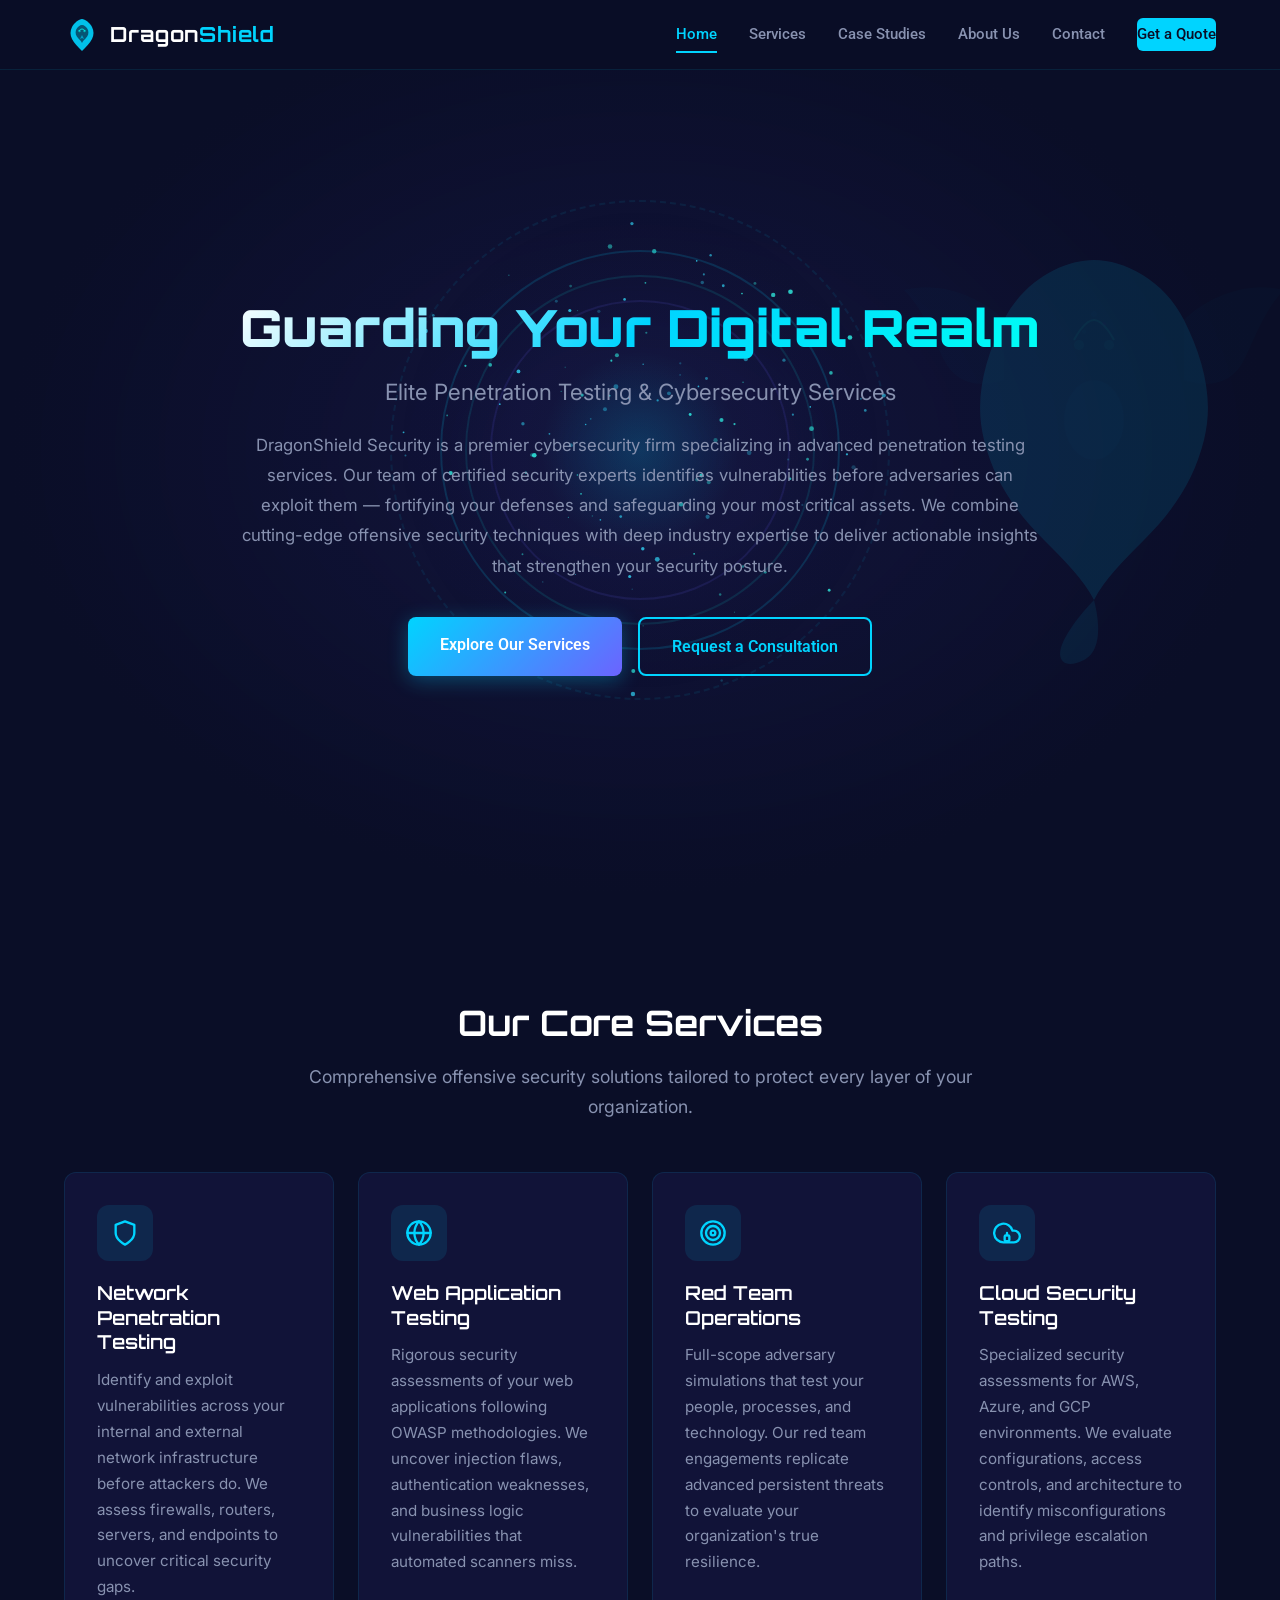
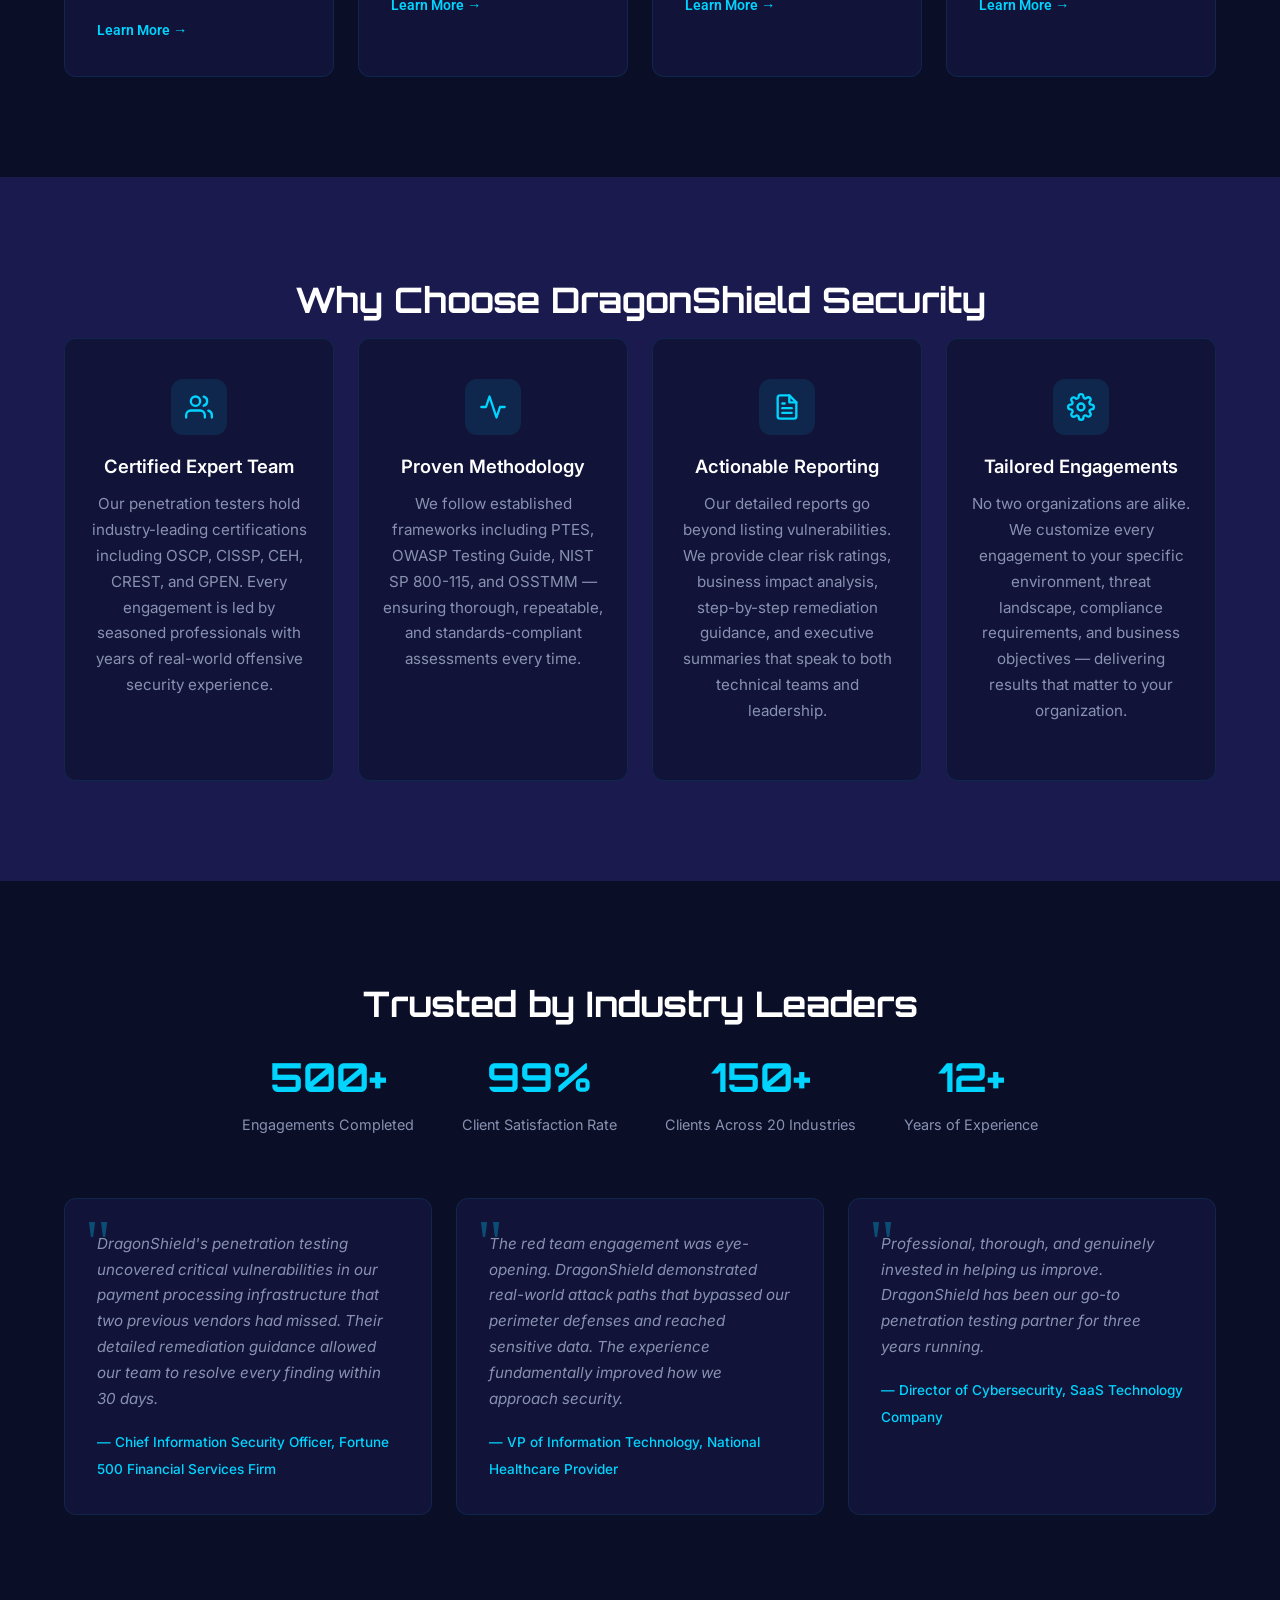
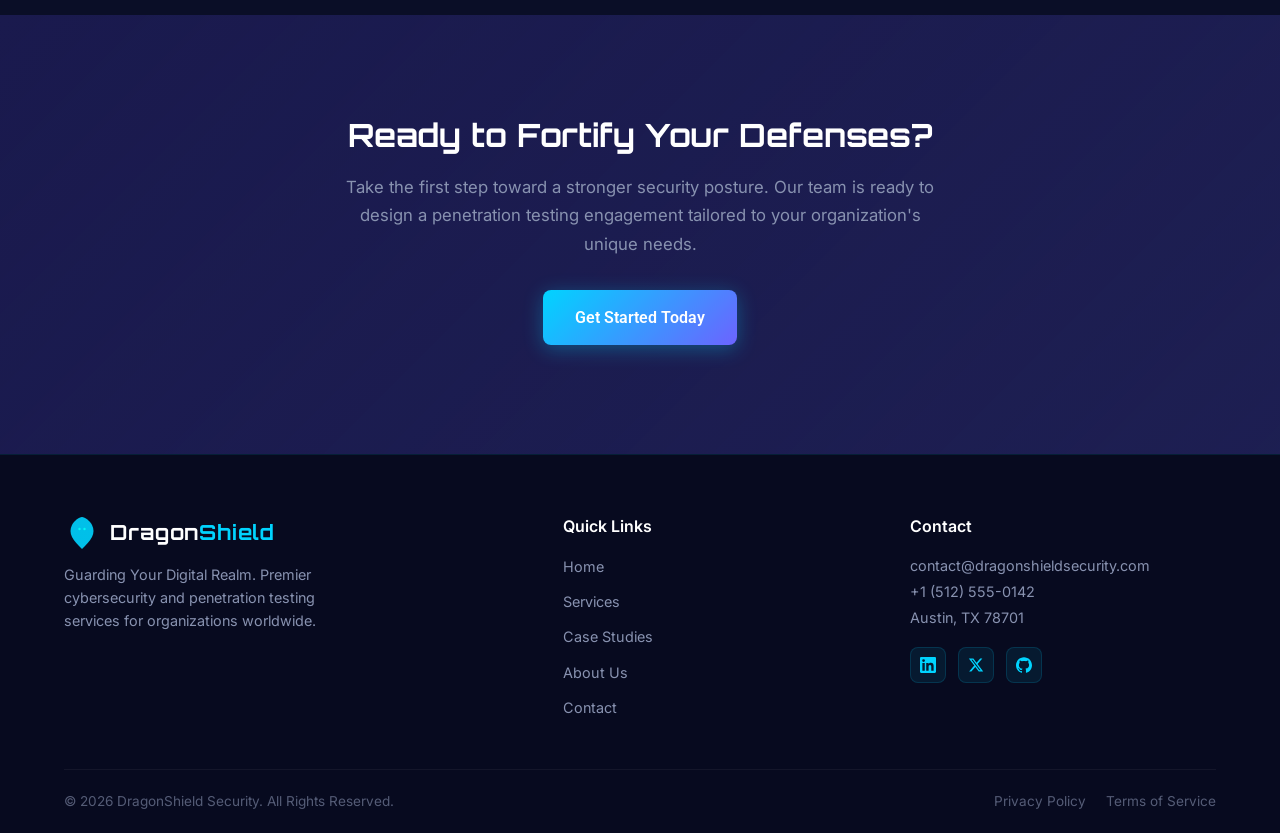
==== index.html @ 64852da9 "Initial commit - DragonShield Security website" ====
<!DOCTYPE html>
<html lang="en">
<head>
  <meta charset="UTF-8">
  <meta name="viewport" content="width=device-width, initial-scale=1.0">
  <title>DragonShield Security — Guarding Your Digital Realm</title>
  <link rel="preconnect" href="https://fonts.googleapis.com">
  <link
rel="preconnect"
href="https://fonts.gstatic.com"
crossorigin
>
  <link href="https://fonts.googleapis.com/css2?family=Orbitron:wght@400;500;700;900&family=Inter:wght@400;500;600;700&family=Roboto:wght@400;500;700&family=Roboto+Mono:wght@400;500&display=swap" rel="stylesheet">
  <link rel="stylesheet" href="css/styles.css">
</head>
<body>

  <!-- Starry Background -->
  <div class="stars-bg" aria-hidden="true"></div>

  <!-- Navigation -->
  <nav
class="navbar"
role="navigation"
aria-label="Main navigation"
>
    <div class="container">
      <a
href="index.html"
class="nav-brand"
aria-label="DragonShield Security Home"
>
        <svg
viewBox="0 0 36 36"
fill="none"
xmlns="http://www.w3.org/2000/svg"
aria-hidden="true"
>
          <path
d="M18 2C15 2 10 6 8 10C6 14 6 18 8 22C10 26 14 30 18 34C22 30 26 26 28 22C30 18 30 14 28 10C26 6 21 2 18 2Z"
fill="url(#dragon-grad)"
opacity="0.9"
/>
          <path
d="M18 8C16 8 13 10 12 13C11 16 12 19 14 21C15.5 22.5 17 24 18 26C19 24 20.5 22.5 22 21C24 19 25 16 24 13C23 10 20 8 18 8Z"
fill="#0a0e27"
opacity="0.6"
/>
          <path
d="M15 14C15 14 16 12 18 12C20 12 21 14 21 14"
stroke="#00fff5"
stroke-width="1"
fill="none"
opacity="0.8"
/>
          <circle
cx="15.5"
cy="14"
r="1.2"
fill="#00fff5"
opacity="0.9"
>
            <animate
attributeName="opacity"
values="0.9;0.4;0.9"
dur="3s"
repeatCount="indefinite"
/>
          </circle>
          <circle
cx="20.5"
cy="14"
r="1.2"
fill="#00fff5"
opacity="0.9"
>
            <animate
attributeName="opacity"
values="0.9;0.4;0.9"
dur="3s"
repeatCount="indefinite"
/>
          </circle>
          <path
d="M18 18L16 22L18 21L20 22L18 18Z"
fill="#00d4ff"
opacity="0.6"
/>
          <defs>
            <linearGradient
id="dragon-grad"
x1="8"
y1="2"
x2="28"
y2="34"
>
              <stop offset="0%" stop-color="#00d4ff"/>
              <stop offset="100%" stop-color="#6c63ff"/>
            </linearGradient>
          </defs>
        </svg>
        <span class="nav-brand-text">Dragon<span>Shield</span></span>
      </a>
      <div class="nav-links">
        <a href="index.html" class="active">Home</a>
        <a href="services.html">Services</a>
        <a href="case-studies.html">Case Studies</a>
        <a href="about.html">About Us</a>
        <a href="contact.html">Contact</a>
        <a href="contact.html" class="nav-cta">Get a Quote</a>
      </div>
      <button
class="hamburger"
aria-label="Toggle navigation menu"
aria-expanded="false"
>
        <span></span>
        <span></span>
        <span></span>
      </button>
    </div>
  </nav>

  <!-- Mobile Menu -->
  <div class="mobile-overlay" aria-hidden="true"></div>
  <div
class="mobile-menu"
role="navigation"
aria-label="Mobile navigation"
>
    <a href="index.html" class="active">Home</a>
    <a href="services.html">Services</a>
    <a href="case-studies.html">Case Studies</a>
    <a href="about.html">About Us</a>
    <a href="contact.html">Contact</a>
    <a
href="contact.html"
class="nav-cta"
style="text-align:center;margin-top:12px;"
>Get a Quote</a>
  </div>

  <main>
    <!-- Hero Section -->
    <section class="hero">
      <canvas id="portal-canvas" aria-hidden="true"></canvas>

      <!-- Portal Rings -->
      <div class="portal-ring" aria-hidden="true">
        <div class="portal-ring-inner portal-ring-1"></div>
        <div class="portal-ring-inner portal-ring-2"></div>
        <div class="portal-ring-inner portal-ring-3"></div>
        <div class="portal-ring-inner portal-ring-4"></div>
      </div>
      <div class="portal-glow" aria-hidden="true"></div>

      <!-- Dragon SVG (decorative, right side) -->
      <div class="hero-dragon" aria-hidden="true">
        <svg
viewBox="0 0 500 500"
fill="none"
xmlns="http://www.w3.org/2000/svg"
>
          <!-- Dragon body -->
          <path
d="M250 60C220 60 180 80 160 120C140 160 130 200 140 240C150 280 170 310 200 340C220 360 240 380 250 400C260 380 280 360 300 340C330 310 350 280 360 240C370 200 360 160 340 120C320 80 280 60 250 60Z"
fill="url(#hero-dragon-body)"
opacity="0.7"
/>
          <!-- Dragon wings left -->
          <path
d="M160 120C140 100 100 80 60 90C80 110 90 140 100 160C110 180 130 190 160 180"
fill="url(#hero-dragon-wing)"
opacity="0.4"
/>
          <!-- Dragon wings right -->
          <path
d="M340 120C360 100 400 80 440 90C420 110 410 140 400 160C390 180 370 190 340 180"
fill="url(#hero-dragon-wing)"
opacity="0.4"
/>
          <!-- Dragon head detail -->
          <path
d="M230 140C230 140 240 120 250 120C260 120 270 140 270 140"
stroke="#00fff5"
stroke-width="2"
fill="none"
opacity="0.6"
/>
          <!-- Dragon eyes -->
          <circle
cx="235"
cy="145"
r="6"
fill="#00fff5"
opacity="0.8"
>
            <animate
attributeName="opacity"
values="0.8;0.3;0.8"
dur="4s"
repeatCount="indefinite"
/>
            <animate
attributeName="r"
values="6;5;6"
dur="4s"
repeatCount="indefinite"
/>
          </circle>
          <circle
cx="265"
cy="145"
r="6"
fill="#00fff5"
opacity="0.8"
>
            <animate
attributeName="opacity"
values="0.8;0.3;0.8"
dur="4s"
repeatCount="indefinite"
/>
            <animate
attributeName="r"
values="6;5;6"
dur="4s"
repeatCount="indefinite"
/>
          </circle>
          <!-- Dragon chest glow -->
          <ellipse
cx="250"
cy="220"
rx="30"
ry="40"
fill="#00d4ff"
opacity="0.15"
>
            <animate
attributeName="opacity"
values="0.15;0.25;0.15"
dur="3s"
repeatCount="indefinite"
/>
          </ellipse>
          <!-- Dragon breath particles -->
          <circle
cx="250"
cy="170"
r="3"
fill="#00d4ff"
opacity="0.4"
>
            <animate
attributeName="cy"
values="170;100;60"
dur="5s"
repeatCount="indefinite"
/>
            <animate
attributeName="opacity"
values="0.4;0.1;0"
dur="5s"
repeatCount="indefinite"
/>
          </circle>
          <circle
cx="240"
cy="175"
r="2"
fill="#00fff5"
opacity="0.3"
>
            <animate
attributeName="cy"
values="175;110;70"
dur="6s"
repeatCount="indefinite"
/>
            <animate
attributeName="opacity"
values="0.3;0.1;0"
dur="6s"
repeatCount="indefinite"
/>
          </circle>
          <circle
cx="260"
cy="175"
r="2"
fill="#6c63ff"
opacity="0.3"
>
            <animate
attributeName="cy"
values="175;105;65"
dur="5.5s"
repeatCount="indefinite"
/>
            <animate
attributeName="opacity"
values="0.3;0.1;0"
dur="5.5s"
repeatCount="indefinite"
/>
          </circle>
          <!-- Tail -->
          <path
d="M250 400C250 400 230 420 220 440C210 460 220 470 240 460C250 455 260 440 250 400Z"
fill="url(#hero-dragon-body)"
opacity="0.5"
/>
          <defs>
            <linearGradient
id="hero-dragon-body"
x1="140"
y1="60"
x2="360"
y2="400"
>
              <stop offset="0%" stop-color="#00d4ff"/>
              <stop offset="50%" stop-color="#6c63ff"/>
              <stop offset="100%" stop-color="#00d4ff"/>
            </linearGradient>
            <linearGradient
id="hero-dragon-wing"
x1="60"
y1="80"
x2="160"
y2="190"
>
              <stop
offset="0%"
stop-color="#00d4ff"
stop-opacity="0.3"
/>
              <stop
offset="100%"
stop-color="#6c63ff"
stop-opacity="0.1"
/>
            </linearGradient>
          </defs>
        </svg>
      </div>

      <div class="hero-content">
        <h1>Guarding Your Digital Realm</h1>
        <h2>Elite Penetration Testing &amp; Cybersecurity Services</h2>
        <p>DragonShield Security is a premier cybersecurity firm specializing in advanced penetration testing services. Our team of certified security experts identifies vulnerabilities before adversaries can exploit them — fortifying your defenses and safeguarding your most critical assets. We combine cutting-edge offensive security techniques with deep industry expertise to deliver actionable insights that strengthen your security posture.</p>
        <div class="hero-buttons">
          <a href="services.html" class="btn btn-primary btn-glow">Explore Our Services</a>
          <a href="contact.html" class="btn btn-outline">Request a Consultation</a>
        </div>
      </div>
    </section>

    <!-- Services Overview Section -->
    <section class="section-padding" id="services-overview">
      <div class="container">
        <div class="text-center fade-in">
          <h2 class="section-heading">Our Core Services</h2>
          <p class="section-subtext">Comprehensive offensive security solutions tailored to protect every layer of your organization.</p>
        </div>
        <div class="grid-4 fade-in">
          <!-- Card 1 -->
          <div class="card">
            <div class="card-icon">
              <svg
viewBox="0 0 24 24"
fill="none"
stroke="currentColor"
stroke-width="2"
stroke-linecap="round"
stroke-linejoin="round"
>
<path d="M12 22s8-4 8-10V5l-8-3-8 3v7c0 6 8 10 8 10z"/>
</svg>
            </div>
            <h3>Network Penetration Testing</h3>
            <p>Identify and exploit vulnerabilities across your internal and external network infrastructure before attackers do. We assess firewalls, routers, servers, and endpoints to uncover critical security gaps.</p>
            <a href="services.html#network-pentesting" class="card-link">Learn More →</a>
          </div>
          <!-- Card 2 -->
          <div class="card">
            <div class="card-icon">
              <svg
viewBox="0 0 24 24"
fill="none"
stroke="currentColor"
stroke-width="2"
stroke-linecap="round"
stroke-linejoin="round"
>
<circle
cx="12"
cy="12"
r="10"
/>
<line
x1="2"
y1="12"
x2="22"
y2="12"
/>
<path d="M12 2a15.3 15.3 0 0 1 4 10 15.3 15.3 0 0 1-4 10 15.3 15.3 0 0 1-4-10 15.3 15.3 0 0 1 4-10z"/>
</svg>
            </div>
            <h3>Web Application Testing</h3>
            <p>Rigorous security assessments of your web applications following OWASP methodologies. We uncover injection flaws, authentication weaknesses, and business logic vulnerabilities that automated scanners miss.</p>
            <a href="services.html#web-app-testing" class="card-link">Learn More →</a>
          </div>
          <!-- Card 3 -->
          <div class="card">
            <div class="card-icon">
              <svg
viewBox="0 0 24 24"
fill="none"
stroke="currentColor"
stroke-width="2"
stroke-linecap="round"
stroke-linejoin="round"
>
<circle
cx="12"
cy="12"
r="10"
/>
<circle
cx="12"
cy="12"
r="6"
/>
<circle
cx="12"
cy="12"
r="2"
/>
</svg>
            </div>
            <h3>Red Team Operations</h3>
            <p>Full-scope adversary simulations that test your people, processes, and technology. Our red team engagements replicate advanced persistent threats to evaluate your organization's true resilience.</p>
            <a href="services.html#red-teaming" class="card-link">Learn More →</a>
          </div>
          <!-- Card 4 -->
          <div class="card">
            <div class="card-icon">
              <svg
viewBox="0 0 24 24"
fill="none"
stroke="currentColor"
stroke-width="2"
stroke-linecap="round"
stroke-linejoin="round"
>
<path d="M18 10h-1.26A8 8 0 1 0 9 20h9a5 5 0 0 0 0-10z"/>
<rect
x="10"
y="14"
width="4"
height="5"
rx="1"
/>
<path d="M12 14v-2"/>
</svg>
            </div>
            <h3>Cloud Security Testing</h3>
            <p>Specialized security assessments for AWS, Azure, and GCP environments. We evaluate configurations, access controls, and architecture to identify misconfigurations and privilege escalation paths.</p>
            <a href="services.html#cloud-security" class="card-link">Learn More →</a>
          </div>
        </div>
      </div>
    </section>

    <!-- Why Choose Us Section -->
    <section class="section-padding why-section">
      <div class="container">
        <div class="text-center fade-in">
          <h2 class="section-heading">Why Choose DragonShield Security</h2>
        </div>
        <div class="grid-4 fade-in">
          <div class="card why-card">
            <div class="card-icon">
              <svg
viewBox="0 0 24 24"
fill="none"
stroke="currentColor"
stroke-width="2"
stroke-linecap="round"
stroke-linejoin="round"
>
<path d="M17 21v-2a4 4 0 0 0-4-4H5a4 4 0 0 0-4 4v2"/>
<circle
cx="9"
cy="7"
r="4"
/>
<path d="M23 21v-2a4 4 0 0 0-3-3.87"/>
<path d="M16 3.13a4 4 0 0 1 0 7.75"/>
</svg>
            </div>
            <h3>Certified Expert Team</h3>
            <p>Our penetration testers hold industry-leading certifications including OSCP, CISSP, CEH, CREST, and GPEN. Every engagement is led by seasoned professionals with years of real-world offensive security experience.</p>
          </div>
          <div class="card why-card">
            <div class="card-icon">
              <svg
viewBox="0 0 24 24"
fill="none"
stroke="currentColor"
stroke-width="2"
stroke-linecap="round"
stroke-linejoin="round"
>
<polyline points="22 12 18 12 15 21 9 3 6 12 2 12"/>
</svg>
            </div>
            <h3>Proven Methodology</h3>
            <p>We follow established frameworks including PTES, OWASP Testing Guide, NIST SP 800-115, and OSSTMM — ensuring thorough, repeatable, and standards-compliant assessments every time.</p>
          </div>
          <div class="card why-card">
            <div class="card-icon">
              <svg
viewBox="0 0 24 24"
fill="none"
stroke="currentColor"
stroke-width="2"
stroke-linecap="round"
stroke-linejoin="round"
>
<path d="M14 2H6a2 2 0 0 0-2 2v16a2 2 0 0 0 2 2h12a2 2 0 0 0 2-2V8z"/>
<polyline points="14 2 14 8 20 8"/>
<line
x1="16"
y1="13"
x2="8"
y2="13"
/>
<line
x1="16"
y1="17"
x2="8"
y2="17"
/>
<polyline points="10 9 9 9 8 9"/>
</svg>
            </div>
            <h3>Actionable Reporting</h3>
            <p>Our detailed reports go beyond listing vulnerabilities. We provide clear risk ratings, business impact analysis, step-by-step remediation guidance, and executive summaries that speak to both technical teams and leadership.</p>
          </div>
          <div class="card why-card">
            <div class="card-icon">
              <svg
viewBox="0 0 24 24"
fill="none"
stroke="currentColor"
stroke-width="2"
stroke-linecap="round"
stroke-linejoin="round"
>
<circle
cx="12"
cy="12"
r="3"
/>
<path d="M19.4 15a1.65 1.65 0 0 0 .33 1.82l.06.06a2 2 0 0 1 0 2.83 2 2 0 0 1-2.83 0l-.06-.06a1.65 1.65 0 0 0-1.82-.33 1.65 1.65 0 0 0-1 1.51V21a2 2 0 0 1-2 2 2 2 0 0 1-2-2v-.09A1.65 1.65 0 0 0 9 19.4a1.65 1.65 0 0 0-1.82.33l-.06.06a2 2 0 0 1-2.83 0 2 2 0 0 1 0-2.83l.06-.06A1.65 1.65 0 0 0 4.68 15a1.65 1.65 0 0 0-1.51-1H3a2 2 0 0 1-2-2 2 2 0 0 1 2-2h.09A1.65 1.65 0 0 0 4.6 9a1.65 1.65 0 0 0-.33-1.82l-.06-.06a2 2 0 0 1 0-2.83 2 2 0 0 1 2.83 0l.06.06A1.65 1.65 0 0 0 9 4.68a1.65 1.65 0 0 0 1-1.51V3a2 2 0 0 1 2-2 2 2 0 0 1 2 2v.09a1.65 1.65 0 0 0 1 1.51 1.65 1.65 0 0 0 1.82-.33l.06-.06a2 2 0 0 1 2.83 0 2 2 0 0 1 0 2.83l-.06.06A1.65 1.65 0 0 0 19.4 9a1.65 1.65 0 0 0 1.51 1H21a2 2 0 0 1 2 2 2 2 0 0 1-2 2h-.09a1.65 1.65 0 0 0-1.51 1z"/>
</svg>
            </div>
            <h3>Tailored Engagements</h3>
            <p>No two organizations are alike. We customize every engagement to your specific environment, threat landscape, compliance requirements, and business objectives — delivering results that matter to your organization.</p>
          </div>
        </div>
      </div>
    </section>

    <!-- Testimonials / Trust Section -->
    <section class="section-padding">
      <div class="container">
        <div class="text-center fade-in">
          <h2 class="section-heading">Trusted by Industry Leaders</h2>
        </div>

        <!-- Trust Metrics -->
        <div class="trust-metrics fade-in">
          <div class="trust-metric">
            <span class="metric-value">500+</span>
            <span class="metric-label">Engagements Completed</span>
          </div>
          <div class="trust-metric">
            <span class="metric-value">99%</span>
            <span class="metric-label">Client Satisfaction Rate</span>
          </div>
          <div class="trust-metric">
            <span class="metric-value">150+</span>
            <span class="metric-label">Clients Across 20 Industries</span>
          </div>
          <div class="trust-metric">
            <span class="metric-value">12+</span>
            <span class="metric-label">Years of Experience</span>
          </div>
        </div>

        <!-- Testimonials -->
        <div class="testimonials-grid fade-in">
          <div class="testimonial-card">
            <p>DragonShield's penetration testing uncovered critical vulnerabilities in our payment processing infrastructure that two previous vendors had missed. Their detailed remediation guidance allowed our team to resolve every finding within 30 days.</p>
            <span class="attribution">— Chief Information Security Officer, Fortune 500 Financial Services Firm</span>
          </div>
          <div class="testimonial-card">
            <p>The red team engagement was eye-opening. DragonShield demonstrated real-world attack paths that bypassed our perimeter defenses and reached sensitive data. The experience fundamentally improved how we approach security.</p>
            <span class="attribution">— VP of Information Technology, National Healthcare Provider</span>
          </div>
          <div class="testimonial-card">
            <p>Professional, thorough, and genuinely invested in helping us improve. DragonShield has been our go-to penetration testing partner for three years running.</p>
            <span class="attribution">— Director of Cybersecurity, SaaS Technology Company</span>
          </div>
        </div>
      </div>
    </section>

    <!-- Final CTA Section -->
    <section class="section-padding cta-section">
      <div class="container fade-in">
        <h2>Ready to Fortify Your Defenses?</h2>
        <p>Take the first step toward a stronger security posture. Our team is ready to design a penetration testing engagement tailored to your organization's unique needs.</p>
        <a href="contact.html" class="btn btn-primary btn-glow">Get Started Today</a>
      </div>
    </section>
  </main>

  <!-- Footer -->
  <footer class="site-footer">
    <div class="container">
      <div class="footer-grid">
        <div class="footer-brand">
          <a href="index.html" class="nav-brand">
            <svg
viewBox="0 0 36 36"
fill="none"
xmlns="http://www.w3.org/2000/svg"
aria-hidden="true"
>
              <path
d="M18 2C15 2 10 6 8 10C6 14 6 18 8 22C10 26 14 30 18 34C22 30 26 26 28 22C30 18 30 14 28 10C26 6 21 2 18 2Z"
fill="url(#footer-dragon-grad)"
opacity="0.9"
/>
              <circle
cx="15.5"
cy="14"
r="1.2"
fill="#00fff5"
opacity="0.9"
/>
              <circle
cx="20.5"
cy="14"
r="1.2"
fill="#00fff5"
opacity="0.9"
/>
              <defs>
                <linearGradient
id="footer-dragon-grad"
x1="8"
y1="2"
x2="28"
y2="34"
>
                  <stop offset="0%" stop-color="#00d4ff"/>
                  <stop offset="100%" stop-color="#6c63ff"/>
                </linearGradient>
              </defs>
            </svg>
            <span class="nav-brand-text">Dragon<span>Shield</span></span>
          </a>
          <p>Guarding Your Digital Realm. Premier cybersecurity and penetration testing services for organizations worldwide.</p>
        </div>
        <div class="footer-links">
          <h4>Quick Links</h4>
          <ul>
            <li><a href="index.html">Home</a></li>
            <li><a href="services.html">Services</a></li>
            <li><a href="case-studies.html">Case Studies</a></li>
            <li><a href="about.html">About Us</a></li>
            <li><a href="contact.html">Contact</a></li>
          </ul>
        </div>
        <div class="footer-contact">
          <h4>Contact</h4>
          <p>
            <a href="mailto:contact@dragonshieldsecurity.com">contact@dragonshieldsecurity.com</a><br>
            +1 (512) 555-0142<br>
            Austin, TX 78701
          </p>
          <div class="footer-social">
            <a
href="#"
aria-label="LinkedIn"
target="_blank"
rel="noopener noreferrer"
>
              <svg viewBox="0 0 24 24" fill="currentColor">
<path d="M20.447 20.452h-3.554v-5.569c0-1.328-.027-3.037-1.852-3.037-1.853 0-2.136 1.445-2.136 2.939v5.667H9.351V9h3.414v1.561h.046c.477-.9 1.637-1.85 3.37-1.85 3.601 0 4.267 2.37 4.267 5.455v6.286zM5.337 7.433a2.062 2.062 0 0 1-2.063-2.065 2.064 2.064 0 1 1 2.063 2.065zm1.782 13.019H3.555V9h3.564v11.452zM22.225 0H1.771C.792 0 0 .774 0 1.729v20.542C0 23.227.792 24 1.771 24h20.451C23.2 24 24 23.227 24 22.271V1.729C24 .774 23.2 0 22.222 0h.003z"/>
</svg>
            </a>
            <a
href="#"
aria-label="X (Twitter)"
target="_blank"
rel="noopener noreferrer"
>
              <svg viewBox="0 0 24 24" fill="currentColor">
<path d="M18.244 2.25h3.308l-7.227 8.26 8.502 11.24H16.17l-5.214-6.817L4.99 21.75H1.68l7.73-8.835L1.254 2.25H8.08l4.713 6.231zm-1.161 17.52h1.833L7.084 4.126H5.117z"/>
</svg>
            </a>
            <a
href="#"
aria-label="GitHub"
target="_blank"
rel="noopener noreferrer"
>
              <svg viewBox="0 0 24 24" fill="currentColor">
<path d="M12 .297c-6.63 0-12 5.373-12 12 0 5.303 3.438 9.8 8.205 11.385.6.113.82-.258.82-.577 0-.285-.01-1.04-.015-2.04-3.338.724-4.042-1.61-4.042-1.61C4.422 18.07 3.633 17.7 3.633 17.7c-1.087-.744.084-.729.084-.729 1.205.084 1.838 1.236 1.838 1.236 1.07 1.835 2.809 1.305 3.495.998.108-.776.417-1.305.76-1.605-2.665-.3-5.466-1.332-5.466-5.93 0-1.31.465-2.38 1.235-3.22-.135-.303-.54-1.523.105-3.176 0 0 1.005-.322 3.3 1.23.96-.267 1.98-.399 3-.405 1.02.006 2.04.138 3 .405 2.28-1.552 3.285-1.23 3.285-1.23.645 1.653.24 2.873.12 3.176.765.84 1.23 1.91 1.23 3.22 0 4.61-2.805 5.625-5.475 5.92.42.36.81 1.096.81 2.22 0 1.606-.015 2.896-.015 3.286 0 .315.21.69.825.57C20.565 22.092 24 17.592 24 12.297c0-6.627-5.373-12-12-12"/>
</svg>
            </a>
          </div>
        </div>
      </div>
      <div class="footer-bottom">
        <p>&copy; 2026 DragonShield Security. All Rights Reserved.</p>
        <div class="footer-bottom-links">
          <a href="#">Privacy Policy</a>
          <a href="#">Terms of Service</a>
        </div>
      </div>
    </div>
  </footer>

  <script src="js/main.js"></script>
</body>
</html>
---- css/styles.css ----
/* ============================================
   DragonShield Security — Main Stylesheet
   ============================================ */

/* --- CSS Custom Properties --- */
:root {
  --dark-navy: #0a0e27;
  --deep-blue: #1a1a4e;
  --electric-blue: #00d4ff;
  --cyan-accent: #00fff5;
  --white: #ffffff;
  --subtle-purple: #6c63ff;
  --muted-gray: #8892b0;
  --dark-card-bg: #111338;
  --border-glow: rgba(0, 212, 255, 0.3);
  --font-heading: 'Orbitron', sans-serif;
  --font-subheading: 'Inter', sans-serif;
  --font-body: 'Inter', sans-serif;
  --font-nav: 'Roboto', sans-serif;
  --font-mono: 'Roboto Mono', monospace;
  --nav-height: 70px;
}

/* --- Reset & Base --- */
*, *::before, *::after {
  margin: 0;
  padding: 0;
  box-sizing: border-box;
}

html {
  scroll-behavior: smooth;
  font-size: 16px;
}

body {
  font-family: var(--font-body);
  background-color: var(--dark-navy);
  color: var(--muted-gray);
  line-height: 1.7;
  overflow-x: hidden;
}

h1, h2, h3 {
  font-family: var(--font-heading);
  color: var(--white);
  line-height: 1.3;
}

h4, h5, h6 {
  font-family: var(--font-subheading);
  color: var(--white);
  line-height: 1.4;
}

a {
  color: var(--electric-blue);
  text-decoration: none;
  transition: color 0.3s ease;
}

a:hover {
  color: var(--cyan-accent);
}

img {
  max-width: 100%;
  height: auto;
}

ul {
  list-style: none;
}

/* --- Utility Classes --- */
.container {
  max-width: 1200px;
  margin: 0 auto;
  padding: 0 24px;
}

.section-padding {
  padding: 100px 0;
}

.text-center {
  text-align: center;
}

.section-heading {
  font-size: 2.2rem;
  margin-bottom: 16px;
  color: var(--white);
}

.section-subtext {
  font-size: 1.1rem;
  color: var(--muted-gray);
  max-width: 700px;
  margin: 0 auto 50px;
}

/* --- Starry Background (CSS-based) --- */
.stars-bg {
  position: fixed;
  top: 0;
  left: 0;
  width: 100%;
  height: 100%;
  pointer-events: none;
  z-index: 0;
  overflow: hidden;
}

.star {
  position: absolute;
  background: var(--white);
  border-radius: 50%;
  animation: twinkle var(--duration, 3s) ease-in-out infinite alternate;
  opacity: 0;
}

@keyframes twinkle {
  0% { opacity: 0.1; transform: scale(0.8); }
  50% { opacity: 0.8; }
  100% { opacity: 0.2; transform: scale(1.2); }
}

@keyframes float-up {
  0% { transform: translateY(0) translateX(0); opacity: 0.6; }
  50% { opacity: 1; }
  100% { transform: translateY(-100vh) translateX(20px); opacity: 0; }
}

/* --- Canvas for portal/stars --- */
#portal-canvas {
  position: absolute;
  top: 0;
  left: 0;
  width: 100%;
  height: 100%;
  z-index: 1;
  pointer-events: none;
}

/* ============================================
   NAVIGATION
   ============================================ */
.navbar {
  position: fixed;
  top: 0;
  left: 0;
  width: 100%;
  height: var(--nav-height);
  background: rgba(10, 14, 39, 0.92);
  backdrop-filter: blur(12px);
  -webkit-backdrop-filter: blur(12px);
  z-index: 1000;
  display: flex;
  align-items: center;
  border-bottom: 1px solid rgba(0, 212, 255, 0.1);
  transition: background 0.3s ease;
}

.navbar .container {
  display: flex;
  align-items: center;
  justify-content: space-between;
  width: 100%;
}

.nav-brand {
  display: flex;
  align-items: center;
  gap: 10px;
  text-decoration: none;
}

.nav-brand svg {
  width: 36px;
  height: 36px;
}

.nav-brand-text {
  font-family: var(--font-heading);
  font-size: 1.3rem;
  font-weight: 700;
  color: var(--white);
  letter-spacing: 1px;
}

.nav-brand-text span {
  color: var(--electric-blue);
}

.nav-links {
  display: flex;
  align-items: center;
  gap: 32px;
}

.nav-links a {
  font-family: var(--font-nav);
  font-size: 0.95rem;
  font-weight: 500;
  color: var(--muted-gray);
  text-decoration: none;
  position: relative;
  padding: 4px 0;
  transition: color 0.3s ease;
}

.nav-links a::after {
  content: '';
  position: absolute;
  bottom: -2px;
  left: 0;
  width: 0;
  height: 2px;
  background: var(--electric-blue);
  transition: width 0.3s ease;
}

.nav-links a:hover,
.nav-links a.active {
  color: var(--electric-blue);
}

.nav-links a:hover::after,
.nav-links a.active::after {
  width: 100%;
}

.nav-cta {
  font-family: var(--font-nav);
  font-size: 0.9rem;
  font-weight: 600;
  padding: 8px 20px;
  background: var(--electric-blue);
  color: var(--dark-navy) !important;
  border-radius: 6px;
  transition: background 0.3s ease, box-shadow 0.3s ease;
}

.nav-cta::after {
  display: none !important;
}

.nav-cta:hover {
  background: var(--cyan-accent);
  color: var(--dark-navy) !important;
  box-shadow: 0 0 20px rgba(0, 212, 255, 0.4);
}

/* Hamburger */
.hamburger {
  display: none;
  flex-direction: column;
  gap: 5px;
  cursor: pointer;
  background: none;
  border: none;
  padding: 4px;
  z-index: 1001;
}

.hamburger span {
  display: block;
  width: 26px;
  height: 2px;
  background: var(--white);
  transition: all 0.3s ease;
  border-radius: 2px;
}

.hamburger.active span:nth-child(1) {
  transform: rotate(45deg) translate(5px, 5px);
}

.hamburger.active span:nth-child(2) {
  opacity: 0;
}

.hamburger.active span:nth-child(3) {
  transform: rotate(-45deg) translate(5px, -5px);
}

/* Mobile menu */
.mobile-menu {
  display: none;
  position: fixed;
  top: 0;
  right: -100%;
  width: 280px;
  height: 100vh;
  background: rgba(10, 14, 39, 0.98);
  backdrop-filter: blur(20px);
  z-index: 999;
  flex-direction: column;
  padding: 100px 32px 40px;
  gap: 24px;
  transition: right 0.4s ease;
  border-left: 1px solid rgba(0, 212, 255, 0.15);
}

.mobile-menu.open {
  right: 0;
}

.mobile-menu a {
  font-family: var(--font-nav);
  font-size: 1.1rem;
  font-weight: 500;
  color: var(--muted-gray);
  text-decoration: none;
  padding: 12px 0;
  border-bottom: 1px solid rgba(255, 255, 255, 0.05);
  transition: color 0.3s ease, padding-left 0.3s ease;
}

.mobile-menu a:hover,
.mobile-menu a.active {
  color: var(--electric-blue);
  padding-left: 8px;
}

.mobile-overlay {
  display: none;
  position: fixed;
  top: 0;
  left: 0;
  width: 100%;
  height: 100%;
  background: rgba(0, 0, 0, 0.5);
  z-index: 998;
  opacity: 0;
  transition: opacity 0.3s ease;
}

.mobile-overlay.active {
  opacity: 1;
}

/* ============================================
   HERO SECTION
   ============================================ */
.hero {
  position: relative;
  min-height: 100vh;
  display: flex;
  align-items: center;
  justify-content: center;
  padding-top: var(--nav-height);
  overflow: hidden;
  background: radial-gradient(ellipse at center, rgba(26, 26, 78, 0.6) 0%, var(--dark-navy) 70%);
}

.hero-content {
  position: relative;
  z-index: 10;
  text-align: center;
  max-width: 850px;
  padding: 40px 24px;
}

.hero h1 {
  font-size: 3.2rem;
  font-weight: 900;
  margin-bottom: 16px;
  background: linear-gradient(135deg, var(--white) 0%, var(--electric-blue) 50%, var(--cyan-accent) 100%);
  -webkit-background-clip: text;
  -webkit-text-fill-color: transparent;
  background-clip: text;
}

.hero h2 {
  font-family: var(--font-subheading);
  font-size: 1.4rem;
  font-weight: 400;
  color: var(--muted-gray);
  margin-bottom: 24px;
}

.hero p {
  font-size: 1.05rem;
  color: var(--muted-gray);
  margin-bottom: 36px;
  line-height: 1.8;
}

.hero-buttons {
  display: flex;
  gap: 16px;
  justify-content: center;
  flex-wrap: wrap;
}

/* Dragon SVG in hero */
.hero-dragon {
  position: absolute;
  right: -5%;
  top: 50%;
  transform: translateY(-50%);
  width: 500px;
  height: 500px;
  opacity: 0.15;
  z-index: 2;
  animation: dragon-glow 4s ease-in-out infinite alternate;
}

@keyframes dragon-glow {
  0% { opacity: 0.1; filter: drop-shadow(0 0 10px rgba(0, 212, 255, 0.2)); }
  100% { opacity: 0.2; filter: drop-shadow(0 0 30px rgba(0, 212, 255, 0.5)); }
}

/* Portal animation */
.portal-ring {
  position: absolute;
  top: 50%;
  left: 50%;
  transform: translate(-50%, -50%);
  width: 600px;
  height: 600px;
  z-index: 1;
  pointer-events: none;
}

.portal-ring-inner {
  position: absolute;
  top: 50%;
  left: 50%;
  border-radius: 50%;
  border: 2px solid transparent;
}

.portal-ring-1 {
  width: 400px;
  height: 400px;
  margin-top: -200px;
  margin-left: -200px;
  border-color: rgba(0, 212, 255, 0.15);
  animation: portal-spin 20s linear infinite;
}

.portal-ring-2 {
  width: 350px;
  height: 350px;
  margin-top: -175px;
  margin-left: -175px;
  border-color: rgba(0, 255, 245, 0.1);
  animation: portal-spin 15s linear infinite reverse;
}

.portal-ring-3 {
  width: 300px;
  height: 300px;
  margin-top: -150px;
  margin-left: -150px;
  border-color: rgba(108, 99, 255, 0.12);
  animation: portal-spin 25s linear infinite;
}

.portal-ring-4 {
  width: 500px;
  height: 500px;
  margin-top: -250px;
  margin-left: -250px;
  border-color: rgba(0, 212, 255, 0.08);
  border-style: dashed;
  animation: portal-spin 30s linear infinite reverse;
}

@keyframes portal-spin {
  from { transform: rotate(0deg); }
  to { transform: rotate(360deg); }
}

.portal-glow {
  position: absolute;
  top: 50%;
  left: 50%;
  transform: translate(-50%, -50%);
  width: 200px;
  height: 200px;
  border-radius: 50%;
  background: radial-gradient(circle, rgba(0, 212, 255, 0.15) 0%, transparent 70%);
  animation: portal-pulse 3s ease-in-out infinite alternate;
  z-index: 1;
}

@keyframes portal-pulse {
  0% { transform: translate(-50%, -50%) scale(1); opacity: 0.5; }
  100% { transform: translate(-50%, -50%) scale(1.3); opacity: 0.8; }
}

/* ============================================
   BUTTONS
   ============================================ */
.btn {
  display: inline-block;
  font-family: var(--font-nav);
  font-weight: 600;
  font-size: 1rem;
  padding: 14px 32px;
  border-radius: 8px;
  cursor: pointer;
  transition: all 0.3s ease;
  text-decoration: none;
  border: none;
  position: relative;
  overflow: hidden;
}

.btn-primary {
  background: linear-gradient(135deg, var(--electric-blue), var(--subtle-purple));
  color: var(--white);
  box-shadow: 0 4px 20px rgba(0, 212, 255, 0.3);
}

.btn-primary:hover {
  transform: translateY(-2px);
  box-shadow: 0 6px 30px rgba(0, 212, 255, 0.5);
  color: var(--white);
}

.btn-outline {
  background: transparent;
  color: var(--electric-blue);
  border: 2px solid var(--electric-blue);
}

.btn-outline:hover {
  background: rgba(0, 212, 255, 0.1);
  box-shadow: 0 0 20px rgba(0, 212, 255, 0.2);
  transform: translateY(-2px);
  color: var(--cyan-accent);
  border-color: var(--cyan-accent);
}

.btn-glow {
  animation: btn-pulse 2s ease-in-out infinite;
}

@keyframes btn-pulse {
  0%, 100% { box-shadow: 0 4px 20px rgba(0, 212, 255, 0.3); }
  50% { box-shadow: 0 4px 30px rgba(0, 212, 255, 0.6); }
}

/* ============================================
   CARDS
   ============================================ */
.card {
  background: var(--dark-card-bg);
  border: 1px solid rgba(0, 212, 255, 0.1);
  border-radius: 12px;
  padding: 32px;
  transition: transform 0.3s ease, border-color 0.3s ease, box-shadow 0.3s ease;
}

.card:hover {
  transform: translateY(-5px);
  border-color: var(--border-glow);
  box-shadow: 0 8px 30px rgba(0, 212, 255, 0.15);
}

.card-icon {
  width: 56px;
  height: 56px;
  margin-bottom: 20px;
  display: flex;
  align-items: center;
  justify-content: center;
  background: rgba(0, 212, 255, 0.1);
  border-radius: 12px;
  color: var(--electric-blue);
}

.card-icon svg {
  width: 28px;
  height: 28px;
}

.card h3 {
  font-size: 1.2rem;
  margin-bottom: 12px;
  font-weight: 600;
}

.card p {
  font-size: 0.95rem;
  color: var(--muted-gray);
  margin-bottom: 16px;
  line-height: 1.7;
}

.card-link {
  font-family: var(--font-nav);
  font-size: 0.9rem;
  font-weight: 600;
  color: var(--electric-blue);
  display: inline-flex;
  align-items: center;
  gap: 6px;
  transition: gap 0.3s ease;
}

.card-link:hover {
  gap: 10px;
  color: var(--cyan-accent);
}

/* Grid layouts */
.grid-4 {
  display: grid;
  grid-template-columns: repeat(4, 1fr);
  gap: 24px;
}

.grid-3 {
  display: grid;
  grid-template-columns: repeat(3, 1fr);
  gap: 24px;
}

.grid-2 {
  display: grid;
  grid-template-columns: repeat(2, 1fr);
  gap: 24px;
}

/* ============================================
   WHY CHOOSE US
   ============================================ */
.why-section {
  background: var(--deep-blue);
}

.why-card {
  text-align: center;
  padding: 40px 24px;
}

.why-card .card-icon {
  margin: 0 auto 20px;
}

.why-card h3 {
  font-family: var(--font-subheading);
  font-size: 1.15rem;
  margin-bottom: 12px;
}

/* ============================================
   TRUST / TESTIMONIALS
   ============================================ */
.trust-metrics {
  display: flex;
  justify-content: center;
  gap: 48px;
  flex-wrap: wrap;
  margin-bottom: 60px;
}

.trust-metric {
  text-align: center;
}

.trust-metric .metric-value {
  font-family: var(--font-heading);
  font-size: 2.5rem;
  font-weight: 700;
  color: var(--electric-blue);
  display: block;
}

.trust-metric .metric-label {
  font-size: 0.9rem;
  color: var(--muted-gray);
  margin-top: 4px;
}

.testimonials-grid {
  display: grid;
  grid-template-columns: repeat(3, 1fr);
  gap: 24px;
}

.testimonial-card {
  background: var(--dark-card-bg);
  border: 1px solid rgba(0, 212, 255, 0.1);
  border-radius: 12px;
  padding: 32px;
  position: relative;
}

.testimonial-card::before {
  content: '"';
  font-family: Georgia, serif;
  font-size: 4rem;
  color: var(--electric-blue);
  opacity: 0.3;
  position: absolute;
  top: 12px;
  left: 20px;
  line-height: 1;
}

.testimonial-card p {
  font-style: italic;
  font-size: 0.95rem;
  color: var(--muted-gray);
  margin-bottom: 16px;
  line-height: 1.7;
  position: relative;
  z-index: 1;
}

.testimonial-card .attribution {
  font-size: 0.85rem;
  color: var(--electric-blue);
  font-style: normal;
  font-weight: 500;
}

/* ============================================
   CTA SECTION
   ============================================ */
.cta-section {
  background: linear-gradient(135deg, var(--deep-blue) 0%, rgba(108, 99, 255, 0.2) 100%);
  text-align: center;
  position: relative;
  overflow: hidden;
}

.cta-section h2 {
  font-size: 2rem;
  margin-bottom: 16px;
}

.cta-section p {
  font-size: 1.05rem;
  color: var(--muted-gray);
  max-width: 600px;
  margin: 0 auto 32px;
}

/* ============================================
   PAGE HEADER (inner pages)
   ============================================ */
.page-header {
  padding: 140px 0 60px;
  text-align: center;
  position: relative;
  background: radial-gradient(ellipse at top center, rgba(26, 26, 78, 0.5) 0%, var(--dark-navy) 70%);
}

.page-header h1 {
  font-size: 2.8rem;
  font-weight: 900;
  margin-bottom: 16px;
  color: var(--white);
}

.page-header p {
  font-size: 1.1rem;
  color: var(--muted-gray);
  max-width: 700px;
  margin: 0 auto;
  line-height: 1.7;
}

/* ============================================
   SERVICES PAGE
   ============================================ */
.service-detail {
  padding: 80px 0;
  position: relative;
}

.service-detail:nth-child(even) {
  background: var(--deep-blue);
}

.service-detail-header {
  display: flex;
  align-items: center;
  gap: 16px;
  margin-bottom: 24px;
}

.service-detail-header .service-icon {
  width: 60px;
  height: 60px;
  display: flex;
  align-items: center;
  justify-content: center;
  background: rgba(0, 212, 255, 0.1);
  border-radius: 12px;
  flex-shrink: 0;
}

.service-detail-header .service-icon svg {
  width: 30px;
  height: 30px;
  color: var(--electric-blue);
}

.service-detail-header h2 {
  font-size: 1.8rem;
  font-weight: 700;
}

.service-description {
  font-size: 1rem;
  color: var(--muted-gray);
  line-height: 1.8;
  margin-bottom: 32px;
  max-width: 900px;
}

.service-columns {
  display: grid;
  grid-template-columns: 1fr 1fr;
  gap: 32px;
}

.service-list-section h4 {
  font-size: 1.1rem;
  font-weight: 600;
  margin-bottom: 16px;
  color: var(--electric-blue);
}

.service-list-section ul {
  list-style: none;
}

.service-list-section ul li {
  position: relative;
  padding-left: 20px;
  margin-bottom: 10px;
  font-size: 0.95rem;
  color: var(--muted-gray);
  line-height: 1.6;
}

.service-list-section ul li::before {
  content: '›';
  position: absolute;
  left: 0;
  color: var(--electric-blue);
  font-weight: 700;
  font-size: 1.1rem;
}

/* Methodology cards */
.methodology-card {
  background: var(--dark-card-bg);
  border: 1px solid rgba(0, 212, 255, 0.1);
  border-radius: 12px;
  padding: 28px;
}

.methodology-card h3 {
  font-family: var(--font-subheading);
  font-size: 1.1rem;
  margin-bottom: 12px;
  color: var(--electric-blue);
}

.methodology-card p {
  font-size: 0.93rem;
  color: var(--muted-gray);
  line-height: 1.7;
}

/* Engagement process timeline */
.process-timeline {
  position: relative;
  max-width: 800px;
  margin: 0 auto;
}

.process-timeline::before {
  content: '';
  position: absolute;
  left: 30px;
  top: 0;
  bottom: 0;
  width: 2px;
  background: linear-gradient(to bottom, var(--electric-blue), var(--subtle-purple));
}

.process-step {
  position: relative;
  padding-left: 76px;
  margin-bottom: 40px;
}

.process-step:last-child {
  margin-bottom: 0;
}

.process-step-number {
  position: absolute;
  left: 12px;
  top: 0;
  width: 38px;
  height: 38px;
  background: var(--dark-navy);
  border: 2px solid var(--electric-blue);
  border-radius: 50%;
  display: flex;
  align-items: center;
  justify-content: center;
  font-family: var(--font-heading);
  font-size: 0.85rem;
  font-weight: 700;
  color: var(--electric-blue);
  z-index: 1;
}

.process-step h4 {
  font-size: 1.1rem;
  font-weight: 600;
  margin-bottom: 8px;
  color: var(--white);
}

.process-step p {
  font-size: 0.95rem;
  color: var(--muted-gray);
  line-height: 1.7;
}

/* ============================================
   CASE STUDIES PAGE
   ============================================ */
.case-study {
  background: var(--dark-card-bg);
  border: 1px solid rgba(0, 212, 255, 0.1);
  border-radius: 16px;
  padding: 40px;
  margin-bottom: 40px;
}

.case-study-tags {
  display: flex;
  gap: 12px;
  flex-wrap: wrap;
  margin-bottom: 20px;
}

.case-study-tag {
  font-family: var(--font-nav);
  font-size: 0.8rem;
  font-weight: 600;
  padding: 4px 14px;
  border-radius: 20px;
  background: rgba(0, 212, 255, 0.1);
  color: var(--electric-blue);
  border: 1px solid rgba(0, 212, 255, 0.2);
}

.case-study h3 {
  font-size: 1.5rem;
  margin-bottom: 24px;
  font-weight: 700;
}

.case-study-section {
  margin-bottom: 24px;
}

.case-study-section h4 {
  font-size: 1rem;
  font-weight: 600;
  color: var(--electric-blue);
  margin-bottom: 10px;
}

.case-study-section p {
  font-size: 0.95rem;
  color: var(--muted-gray);
  line-height: 1.7;
}

.case-study-section ul {
  list-style: none;
}

.case-study-section ul li {
  position: relative;
  padding-left: 20px;
  margin-bottom: 8px;
  font-size: 0.93rem;
  color: var(--muted-gray);
  line-height: 1.6;
}

.case-study-section ul li::before {
  content: '›';
  position: absolute;
  left: 0;
  color: var(--electric-blue);
  font-weight: 700;
}

.case-study-metric {
  display: inline-block;
  background: rgba(0, 212, 255, 0.08);
  border: 1px solid rgba(0, 212, 255, 0.2);
  border-radius: 8px;
  padding: 12px 20px;
  margin-top: 8px;
}

.case-study-metric strong {
  color: var(--electric-blue);
  font-family: var(--font-heading);
  font-size: 0.9rem;
}

/* Stats section */
.stats-grid {
  display: grid;
  grid-template-columns: repeat(3, 1fr);
  gap: 24px;
}

.stat-card {
  background: var(--dark-card-bg);
  border: 1px solid rgba(0, 212, 255, 0.1);
  border-radius: 12px;
  padding: 32px;
  text-align: center;
  transition: transform 0.3s ease, border-color 0.3s ease;
}

.stat-card:hover {
  transform: translateY(-3px);
  border-color: var(--border-glow);
}

.stat-value {
  font-family: var(--font-heading);
  font-size: 2.4rem;
  font-weight: 700;
  color: var(--electric-blue);
  display: block;
  margin-bottom: 8px;
}

.stat-label {
  font-size: 0.9rem;
  color: var(--muted-gray);
}

/* ============================================
   ABOUT PAGE
   ============================================ */
.about-story {
  font-size: 1.05rem;
  color: var(--muted-gray);
  line-height: 1.9;
  max-width: 900px;
}

.about-story p {
  margin-bottom: 20px;
}

.mission-vision {
  display: grid;
  grid-template-columns: 1fr 1fr;
  gap: 32px;
  margin-bottom: 40px;
}

.mv-card {
  background: var(--dark-card-bg);
  border: 1px solid rgba(0, 212, 255, 0.1);
  border-radius: 12px;
  padding: 32px;
}

.mv-card h3 {
  font-family: var(--font-subheading);
  font-size: 1.2rem;
  margin-bottom: 12px;
  color: var(--electric-blue);
}

.mv-card p {
  font-size: 0.95rem;
  color: var(--muted-gray);
  line-height: 1.7;
}

/* Values */
.values-grid {
  display: grid;
  grid-template-columns: repeat(3, 1fr);
  gap: 24px;
}

.value-card {
  background: var(--dark-card-bg);
  border: 1px solid rgba(0, 212, 255, 0.1);
  border-radius: 12px;
  padding: 28px;
  transition: transform 0.3s ease, border-color 0.3s ease;
}

.value-card:hover {
  transform: translateY(-3px);
  border-color: var(--border-glow);
}

.value-number {
  font-family: var(--font-heading);
  font-size: 2rem;
  font-weight: 700;
  color: rgba(0, 212, 255, 0.2);
  margin-bottom: 8px;
}

.value-card h4 {
  font-size: 1.05rem;
  font-weight: 600;
  margin-bottom: 10px;
}

.value-card p {
  font-size: 0.93rem;
  color: var(--muted-gray);
  line-height: 1.7;
}

/* Team */
.team-grid {
  display: grid;
  grid-template-columns: repeat(3, 1fr);
  gap: 24px;
}

.team-card {
  background: var(--dark-card-bg);
  border: 1px solid rgba(0, 212, 255, 0.1);
  border-radius: 12px;
  padding: 32px;
  text-align: center;
  transition: transform 0.3s ease, border-color 0.3s ease;
}

.team-card:hover {
  transform: translateY(-5px);
  border-color: var(--border-glow);
}

.team-avatar {
  width: 80px;
  height: 80px;
  border-radius: 50%;
  background: linear-gradient(135deg, var(--electric-blue), var(--subtle-purple));
  display: flex;
  align-items: center;
  justify-content: center;
  margin: 0 auto 16px;
  font-family: var(--font-heading);
  font-size: 1.4rem;
  font-weight: 700;
  color: var(--white);
}

.team-card h4 {
  font-size: 1.1rem;
  font-weight: 600;
  margin-bottom: 4px;
}

.team-card .team-role {
  font-size: 0.85rem;
  color: var(--electric-blue);
  font-weight: 500;
  margin-bottom: 12px;
}

.team-card .team-bio {
  font-size: 0.9rem;
  color: var(--muted-gray);
  line-height: 1.6;
  text-align: left;
}

/* Certifications */
.certs-grid {
  display: flex;
  flex-wrap: wrap;
  gap: 12px;
  justify-content: center;
}

.cert-badge {
  background: var(--dark-card-bg);
  border: 1px solid rgba(0, 212, 255, 0.15);
  border-radius: 8px;
  padding: 10px 18px;
  font-family: var(--font-mono);
  font-size: 0.85rem;
  color: var(--electric-blue);
  transition: border-color 0.3s ease, background 0.3s ease;
}

.cert-badge:hover {
  border-color: var(--electric-blue);
  background: rgba(0, 212, 255, 0.08);
}

.partnerships-list {
  display: flex;
  flex-wrap: wrap;
  gap: 16px;
  justify-content: center;
  margin-top: 24px;
}

.partnership-item {
  background: rgba(108, 99, 255, 0.1);
  border: 1px solid rgba(108, 99, 255, 0.2);
  border-radius: 8px;
  padding: 10px 20px;
  font-size: 0.9rem;
  color: var(--subtle-purple);
}

/* Timeline */
.timeline {
  position: relative;
  max-width: 800px;
  margin: 0 auto;
}

.timeline::before {
  content: '';
  position: absolute;
  left: 30px;
  top: 0;
  bottom: 0;
  width: 2px;
  background: linear-gradient(to bottom, var(--electric-blue), var(--subtle-purple), var(--electric-blue));
}

.timeline-item {
  position: relative;
  padding-left: 76px;
  margin-bottom: 40px;
}

.timeline-item:last-child {
  margin-bottom: 0;
}

.timeline-dot {
  position: absolute;
  left: 22px;
  top: 4px;
  width: 18px;
  height: 18px;
  background: var(--electric-blue);
  border-radius: 50%;
  border: 3px solid var(--dark-navy);
  z-index: 1;
  box-shadow: 0 0 10px rgba(0, 212, 255, 0.4);
}

.timeline-year {
  font-family: var(--font-heading);
  font-size: 1rem;
  font-weight: 700;
  color: var(--electric-blue);
  margin-bottom: 4px;
}

.timeline-item h4 {
  font-size: 1.05rem;
  font-weight: 600;
  margin-bottom: 6px;
}

.timeline-item p {
  font-size: 0.93rem;
  color: var(--muted-gray);
  line-height: 1.6;
}

/* ============================================
   CONTACT PAGE
   ============================================ */
.contact-grid {
  display: grid;
  grid-template-columns: 1.2fr 0.8fr;
  gap: 48px;
}

.contact-form {
  background: var(--dark-card-bg);
  border: 1px solid rgba(0, 212, 255, 0.1);
  border-radius: 16px;
  padding: 40px;
}

.form-group {
  margin-bottom: 20px;
}

.form-group label {
  display: block;
  font-family: var(--font-nav);
  font-size: 0.9rem;
  font-weight: 500;
  color: var(--white);
  margin-bottom: 6px;
}

.form-group label .required {
  color: var(--electric-blue);
  margin-left: 2px;
}

.form-group input,
.form-group select,
.form-group textarea {
  width: 100%;
  padding: 12px 16px;
  background: rgba(10, 14, 39, 0.8);
  border: 1px solid rgba(0, 212, 255, 0.15);
  border-radius: 8px;
  color: var(--white);
  font-family: var(--font-body);
  font-size: 0.95rem;
  transition: border-color 0.3s ease, box-shadow 0.3s ease;
  outline: none;
}

.form-group input::placeholder,
.form-group textarea::placeholder {
  color: rgba(136, 146, 176, 0.5);
}

.form-group input:focus,
.form-group select:focus,
.form-group textarea:focus {
  border-color: var(--electric-blue);
  box-shadow: 0 0 12px rgba(0, 212, 255, 0.15);
}

.form-group input.error,
.form-group select.error,
.form-group textarea.error {
  border-color: #ff4757;
}

.form-group .error-message {
  font-size: 0.8rem;
  color: #ff4757;
  margin-top: 4px;
  display: none;
}

.form-group textarea {
  min-height: 120px;
  resize: vertical;
}

.form-group select {
  appearance: none;
  -webkit-appearance: none;
  background-image: url("data:image/svg+xml,%3Csvg xmlns='http://www.w3.org/2000/svg' width='12' height='12' viewBox='0 0 12 12'%3E%3Cpath fill='%2300d4ff' d='M6 8L1 3h10z'/%3E%3C/svg%3E");
  background-repeat: no-repeat;
  background-position: right 16px center;
  padding-right: 40px;
  cursor: pointer;
}

.form-group select option {
  background: var(--dark-navy);
  color: var(--white);
}

.form-row {
  display: grid;
  grid-template-columns: 1fr 1fr;
  gap: 20px;
}

.btn-submit {
  width: 100%;
  padding: 14px;
  font-size: 1rem;
  font-weight: 700;
  cursor: pointer;
}

/* Contact info sidebar */
.contact-info {
  display: flex;
  flex-direction: column;
  gap: 28px;
}

.contact-info-card {
  background: var(--dark-card-bg);
  border: 1px solid rgba(0, 212, 255, 0.1);
  border-radius: 12px;
  padding: 28px;
}

.contact-info-card h4 {
  font-size: 1rem;
  font-weight: 600;
  margin-bottom: 12px;
  color: var(--electric-blue);
}

.contact-info-card p,
.contact-info-card a {
  font-size: 0.93rem;
  color: var(--muted-gray);
  line-height: 1.7;
}

.contact-info-card a {
  color: var(--electric-blue);
}

.contact-info-card a:hover {
  color: var(--cyan-accent);
}

/* Map placeholder */
.map-area {
  background: var(--dark-card-bg);
  border: 1px solid rgba(0, 212, 255, 0.15);
  border-radius: 12px;
  padding: 40px;
  text-align: center;
  display: flex;
  flex-direction: column;
  align-items: center;
  justify-content: center;
  min-height: 200px;
}

.map-area svg {
  width: 40px;
  height: 40px;
  color: var(--electric-blue);
  margin-bottom: 12px;
}

.map-area p {
  font-size: 0.95rem;
  color: var(--muted-gray);
}

/* FAQ */
.faq-list {
  max-width: 800px;
  margin: 0 auto;
}

.faq-item {
  background: var(--dark-card-bg);
  border: 1px solid rgba(0, 212, 255, 0.1);
  border-radius: 12px;
  margin-bottom: 12px;
  overflow: hidden;
  transition: border-color 0.3s ease;
}

.faq-item:hover {
  border-color: rgba(0, 212, 255, 0.2);
}

.faq-question {
  width: 100%;
  padding: 20px 24px;
  background: none;
  border: none;
  color: var(--white);
  font-family: var(--font-subheading);
  font-size: 1rem;
  font-weight: 600;
  text-align: left;
  cursor: pointer;
  display: flex;
  justify-content: space-between;
  align-items: center;
  gap: 16px;
  transition: color 0.3s ease;
}

.faq-question:hover {
  color: var(--electric-blue);
}

.faq-question .faq-icon {
  flex-shrink: 0;
  width: 24px;
  height: 24px;
  display: flex;
  align-items: center;
  justify-content: center;
  transition: transform 0.3s ease;
  color: var(--electric-blue);
}

.faq-item.open .faq-question .faq-icon {
  transform: rotate(180deg);
}

.faq-answer {
  max-height: 0;
  overflow: hidden;
  transition: max-height 0.4s ease, padding 0.3s ease;
}

.faq-item.open .faq-answer {
  max-height: 500px;
}

.faq-answer-inner {
  padding: 0 24px 20px;
  font-size: 0.95rem;
  color: var(--muted-gray);
  line-height: 1.7;
}

/* Success modal */
.form-success-modal {
  display: none;
  position: fixed;
  top: 0;
  left: 0;
  width: 100%;
  height: 100%;
  background: rgba(0, 0, 0, 0.7);
  z-index: 2000;
  align-items: center;
  justify-content: center;
}

.form-success-modal.active {
  display: flex;
}

.form-success-content {
  background: var(--dark-card-bg);
  border: 1px solid var(--electric-blue);
  border-radius: 16px;
  padding: 48px;
  text-align: center;
  max-width: 480px;
  margin: 0 24px;
  box-shadow: 0 0 40px rgba(0, 212, 255, 0.2);
}

.form-success-content svg {
  width: 64px;
  height: 64px;
  color: var(--electric-blue);
  margin-bottom: 20px;
}

.form-success-content h3 {
  font-family: var(--font-subheading);
  font-size: 1.4rem;
  margin-bottom: 12px;
}

.form-success-content p {
  font-size: 0.95rem;
  color: var(--muted-gray);
  margin-bottom: 24px;
  line-height: 1.7;
}

/* ============================================
   FOOTER
   ============================================ */
.site-footer {
  background: #070a1f;
  border-top: 1px solid rgba(0, 212, 255, 0.1);
  padding: 60px 0 0;
}

.footer-grid {
  display: grid;
  grid-template-columns: 1.5fr 1fr 1fr;
  gap: 40px;
  margin-bottom: 40px;
}

.footer-brand .nav-brand {
  margin-bottom: 12px;
}

.footer-brand p {
  font-size: 0.9rem;
  color: var(--muted-gray);
  line-height: 1.6;
  max-width: 300px;
}

.footer-links h4,
.footer-contact h4 {
  font-family: var(--font-subheading);
  font-size: 1rem;
  font-weight: 600;
  color: var(--white);
  margin-bottom: 16px;
}

.footer-links ul li {
  margin-bottom: 8px;
}

.footer-links ul li a {
  font-size: 0.9rem;
  color: var(--muted-gray);
  transition: color 0.3s ease, padding-left 0.3s ease;
}

.footer-links ul li a:hover {
  color: var(--electric-blue);
  padding-left: 4px;
}

.footer-contact p,
.footer-contact a {
  font-size: 0.9rem;
  color: var(--muted-gray);
  line-height: 1.8;
}

.footer-contact a:hover {
  color: var(--electric-blue);
}

.footer-social {
  display: flex;
  gap: 12px;
  margin-top: 16px;
}

.footer-social a {
  width: 36px;
  height: 36px;
  display: flex;
  align-items: center;
  justify-content: center;
  border-radius: 8px;
  background: rgba(0, 212, 255, 0.08);
  border: 1px solid rgba(0, 212, 255, 0.15);
  color: var(--electric-blue);
  transition: background 0.3s ease, border-color 0.3s ease;
}

.footer-social a:hover {
  background: rgba(0, 212, 255, 0.15);
  border-color: var(--electric-blue);
}

.footer-social a svg {
  width: 16px;
  height: 16px;
}

.footer-bottom {
  border-top: 1px solid rgba(255, 255, 255, 0.05);
  padding: 20px 0;
  display: flex;
  justify-content: space-between;
  align-items: center;
  flex-wrap: wrap;
  gap: 12px;
}

.footer-bottom p {
  font-size: 0.85rem;
  color: rgba(136, 146, 176, 0.6);
}

.footer-bottom-links {
  display: flex;
  gap: 20px;
}

.footer-bottom-links a {
  font-size: 0.85rem;
  color: rgba(136, 146, 176, 0.6);
}

.footer-bottom-links a:hover {
  color: var(--electric-blue);
}

/* ============================================
   SCROLL ANIMATIONS
   ============================================ */
.fade-in {
  opacity: 0;
  transform: translateY(30px);
  transition: opacity 0.6s ease, transform 0.6s ease;
}

.fade-in.visible {
  opacity: 1;
  transform: translateY(0);
}

/* ============================================
   RESPONSIVE DESIGN
   ============================================ */
@media (max-width: 1024px) {
  .grid-4 {
    grid-template-columns: repeat(2, 1fr);
  }

  .stats-grid {
    grid-template-columns: repeat(2, 1fr);
  }

  .team-grid {
    grid-template-columns: repeat(2, 1fr);
  }

  .values-grid {
    grid-template-columns: repeat(2, 1fr);
  }

  .hero h1 {
    font-size: 2.6rem;
  }

  .hero-dragon {
    width: 350px;
    height: 350px;
    opacity: 0.1;
  }
}

@media (max-width: 768px) {
  .nav-links {
    display: none;
  }

  .hamburger {
    display: flex;
  }

  .mobile-menu {
    display: flex;
  }

  .hero h1 {
    font-size: 2rem;
  }

  .hero h2 {
    font-size: 1.1rem;
  }

  .hero-dragon {
    display: none;
  }

  .portal-ring {
    width: 400px;
    height: 400px;
  }

  .portal-ring-1 { width: 280px; height: 280px; margin-top: -140px; margin-left: -140px; }
  .portal-ring-2 { width: 240px; height: 240px; margin-top: -120px; margin-left: -120px; }
  .portal-ring-3 { width: 200px; height: 200px; margin-top: -100px; margin-left: -100px; }
  .portal-ring-4 { width: 340px; height: 340px; margin-top: -170px; margin-left: -170px; }

  .grid-4,
  .grid-3,
  .grid-2 {
    grid-template-columns: 1fr;
  }

  .testimonials-grid {
    grid-template-columns: 1fr;
  }

  .trust-metrics {
    gap: 24px;
  }

  .service-columns {
    grid-template-columns: 1fr;
  }

  .mission-vision {
    grid-template-columns: 1fr;
  }

  .values-grid {
    grid-template-columns: 1fr;
  }

  .team-grid {
    grid-template-columns: 1fr;
  }

  .stats-grid {
    grid-template-columns: 1fr;
  }

  .contact-grid {
    grid-template-columns: 1fr;
  }

  .form-row {
    grid-template-columns: 1fr;
  }

  .footer-grid {
    grid-template-columns: 1fr;
  }

  .footer-bottom {
    flex-direction: column;
    text-align: center;
  }

  .section-heading {
    font-size: 1.8rem;
  }

  .page-header h1 {
    font-size: 2.2rem;
  }

  .section-padding {
    padding: 60px 0;
  }

  .case-study {
    padding: 24px;
  }

  .contact-form {
    padding: 24px;
  }
}

@media (max-width: 480px) {
  .hero h1 {
    font-size: 1.7rem;
  }

  .hero-buttons {
    flex-direction: column;
    align-items: center;
  }

  .btn {
    width: 100%;
    text-align: center;
  }

  .trust-metric .metric-value {
    font-size: 2rem;
  }

  .stat-value {
    font-size: 2rem;
  }

  .section-heading {
    font-size: 1.5rem;
  }

  .page-header h1 {
    font-size: 1.8rem;
  }
}
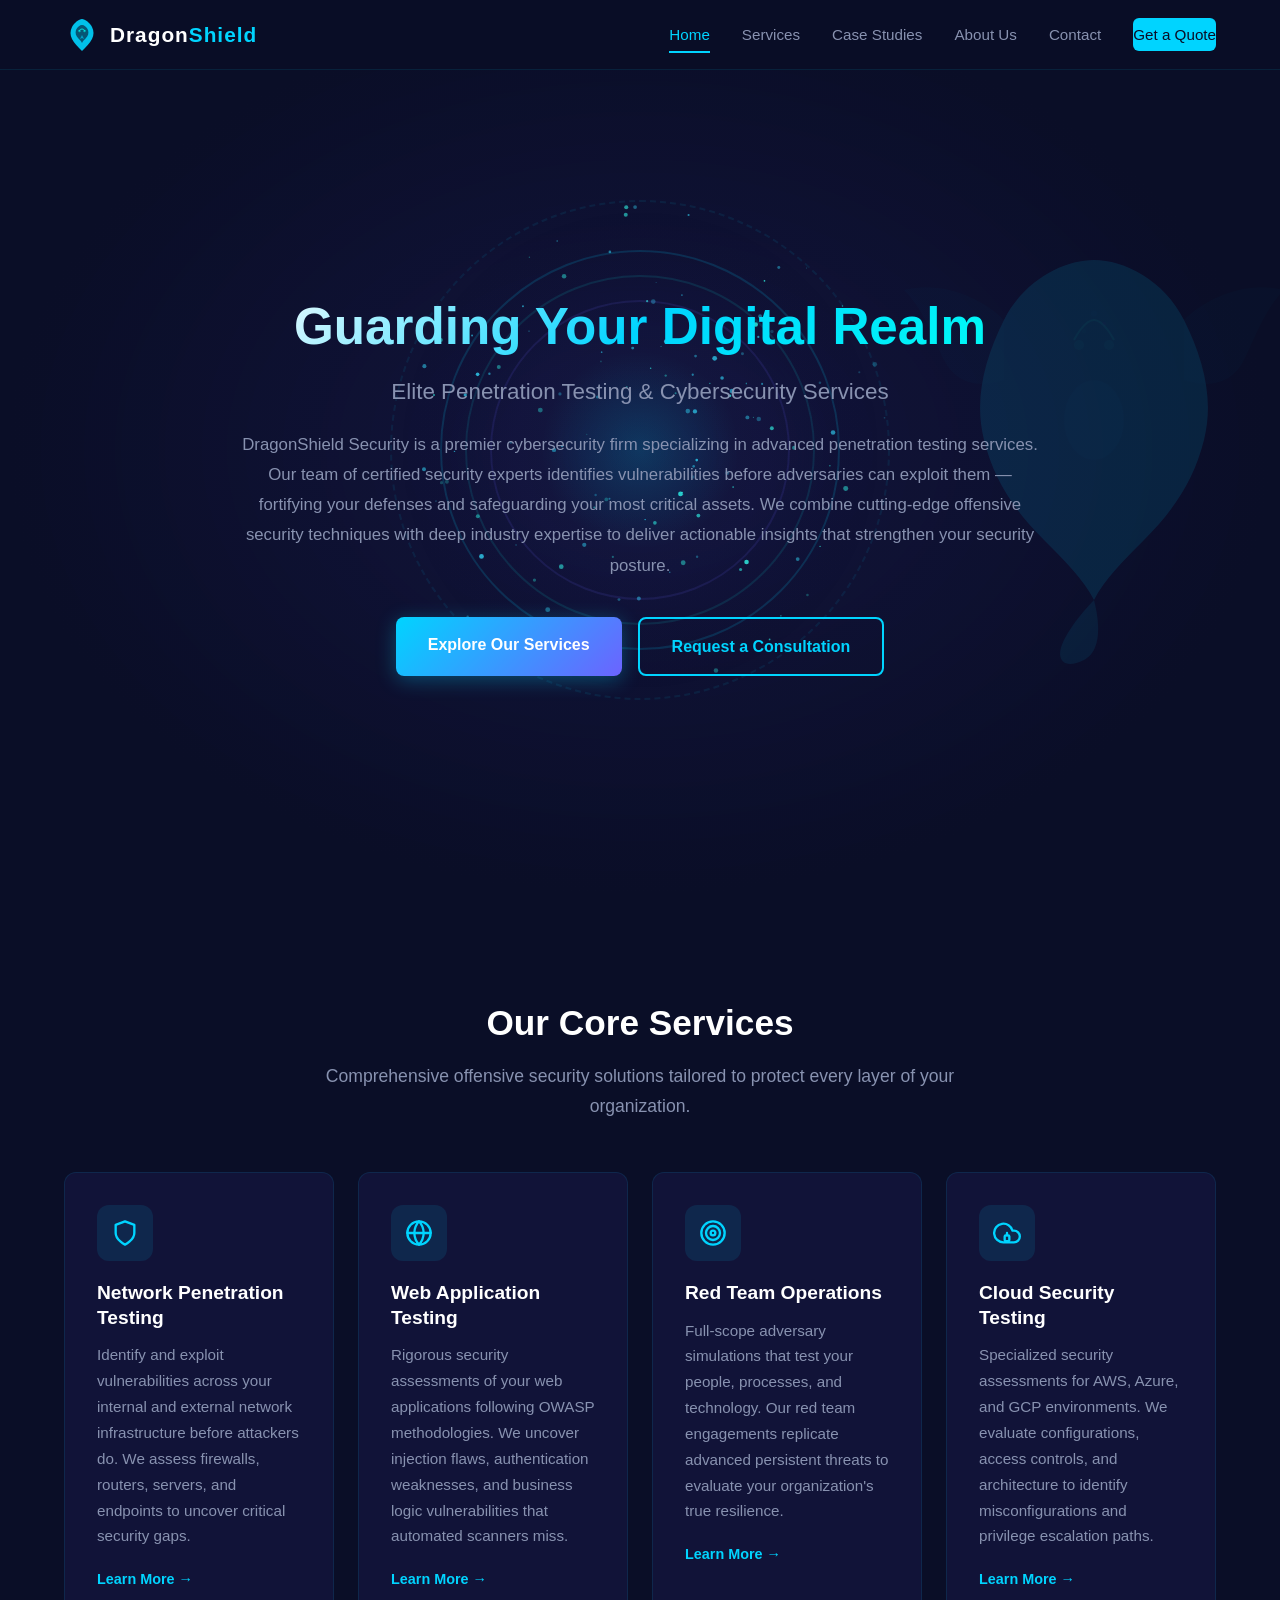
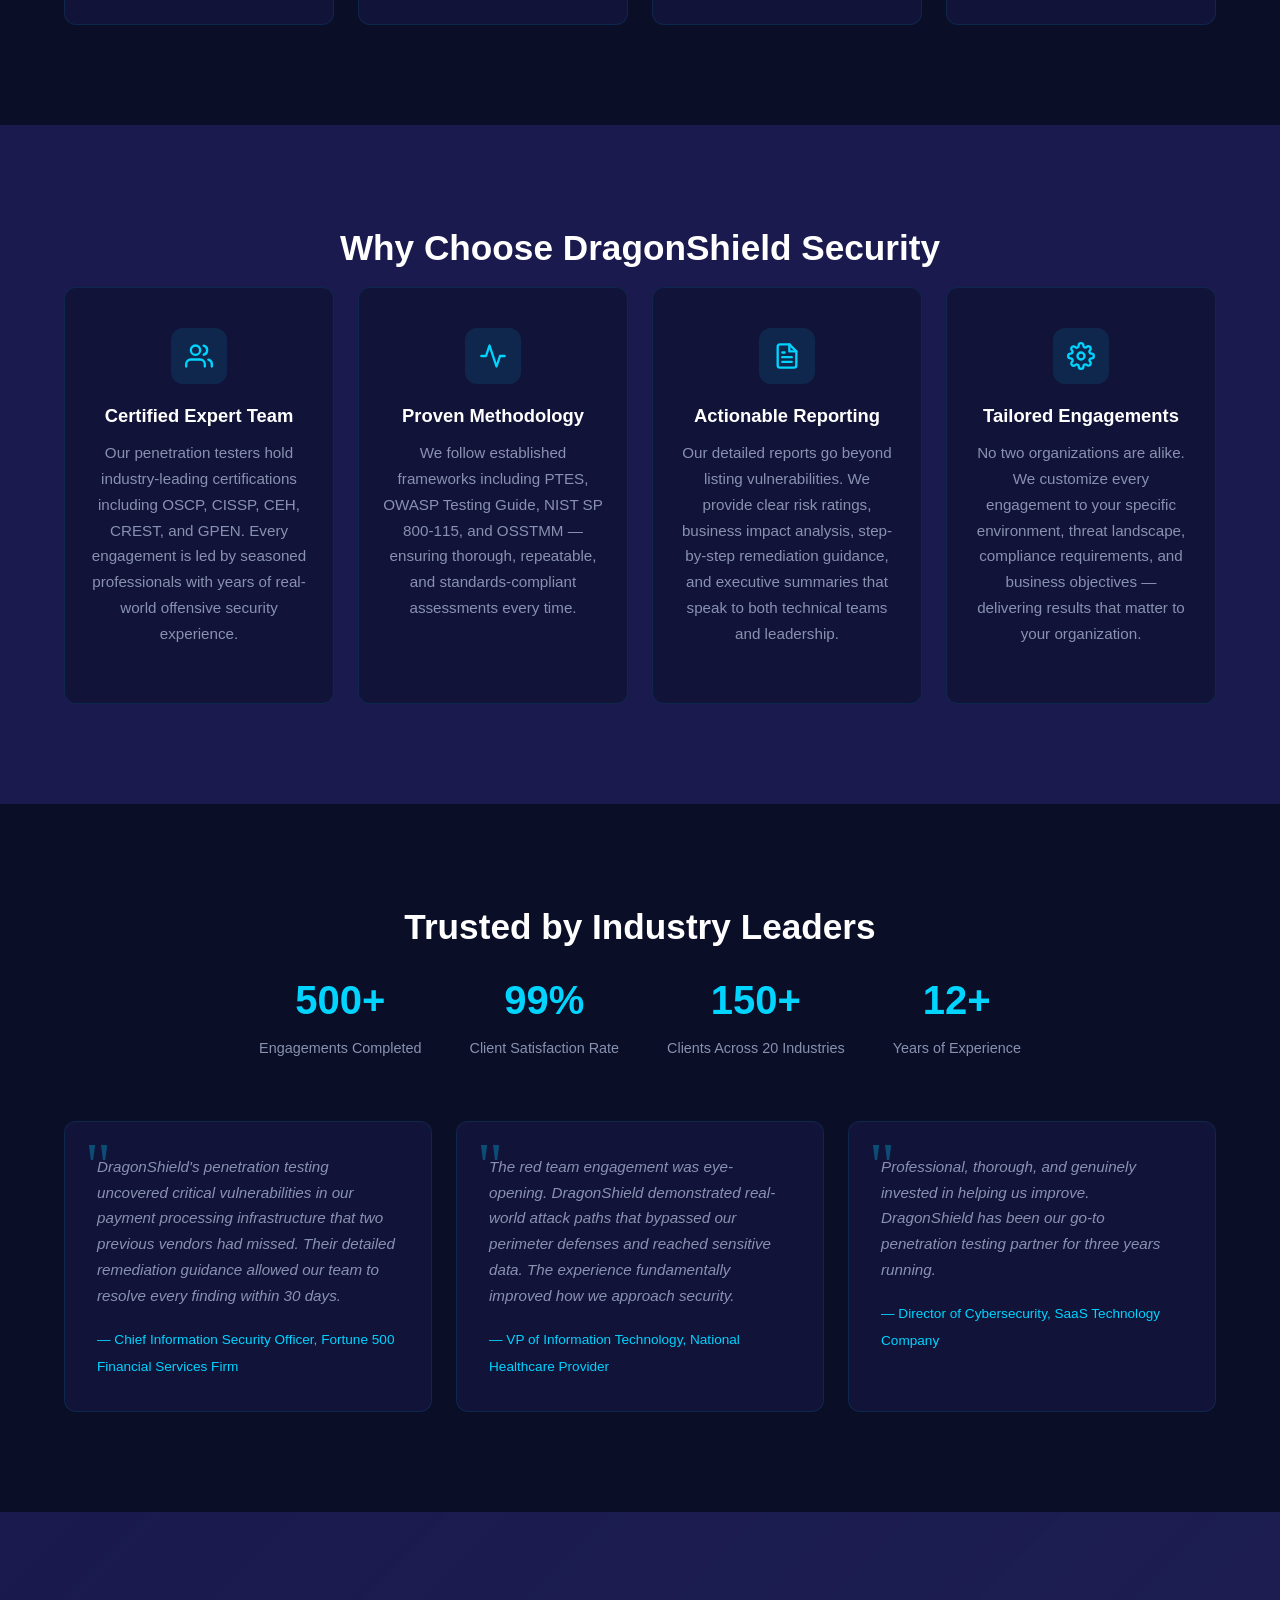
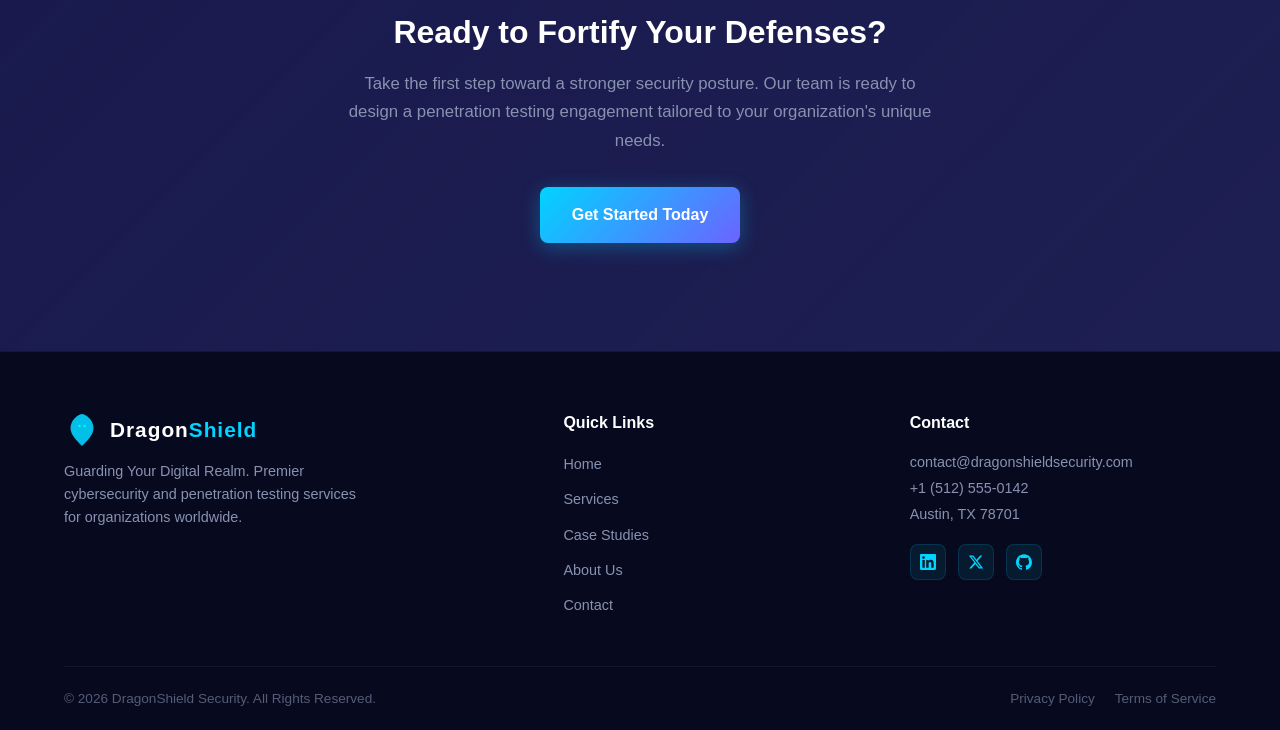
==== commit 832aa7d1: "Replace index.html with index_fixed.html content for GitHub Pages" ====
--- a/index.html
+++ b/index.html
@@ -4,13 +4,13 @@
   <meta charset="UTF-8">
   <meta name="viewport" content="width=device-width, initial-scale=1.0">
   <title>DragonShield Security — Guarding Your Digital Realm</title>
-  <link rel="preconnect" href="https://fonts.googleapis.com">
+  <link rel="preconnect" href="https://fonts.google.com/specimen/Orbitron">
   <link
 rel="preconnect"
-href="https://fonts.gstatic.com"
+href="https://www.cdnplanet.com/blog/faster-google-webfonts-preconnect/"
 crossorigin
 >
-  <link href="https://fonts.googleapis.com/css2?family=Orbitron:wght@400;500;700;900&family=Inter:wght@400;500;600;700&family=Roboto:wght@400;500;700&family=Roboto+Mono:wght@400;500&display=swap" rel="stylesheet">
+  <link href="https://fonts.google.com/specimen/Orbitron/css2?family=Orbitron:wght@400;500;700;900&family=Inter:wght@400;500;600;700&family=Roboto:wght@400;500;700&family=Roboto+Mono:wght@400;500&display=swap" rel="stylesheet">
   <link rel="stylesheet" href="css/styles.css">
 </head>
 <body>
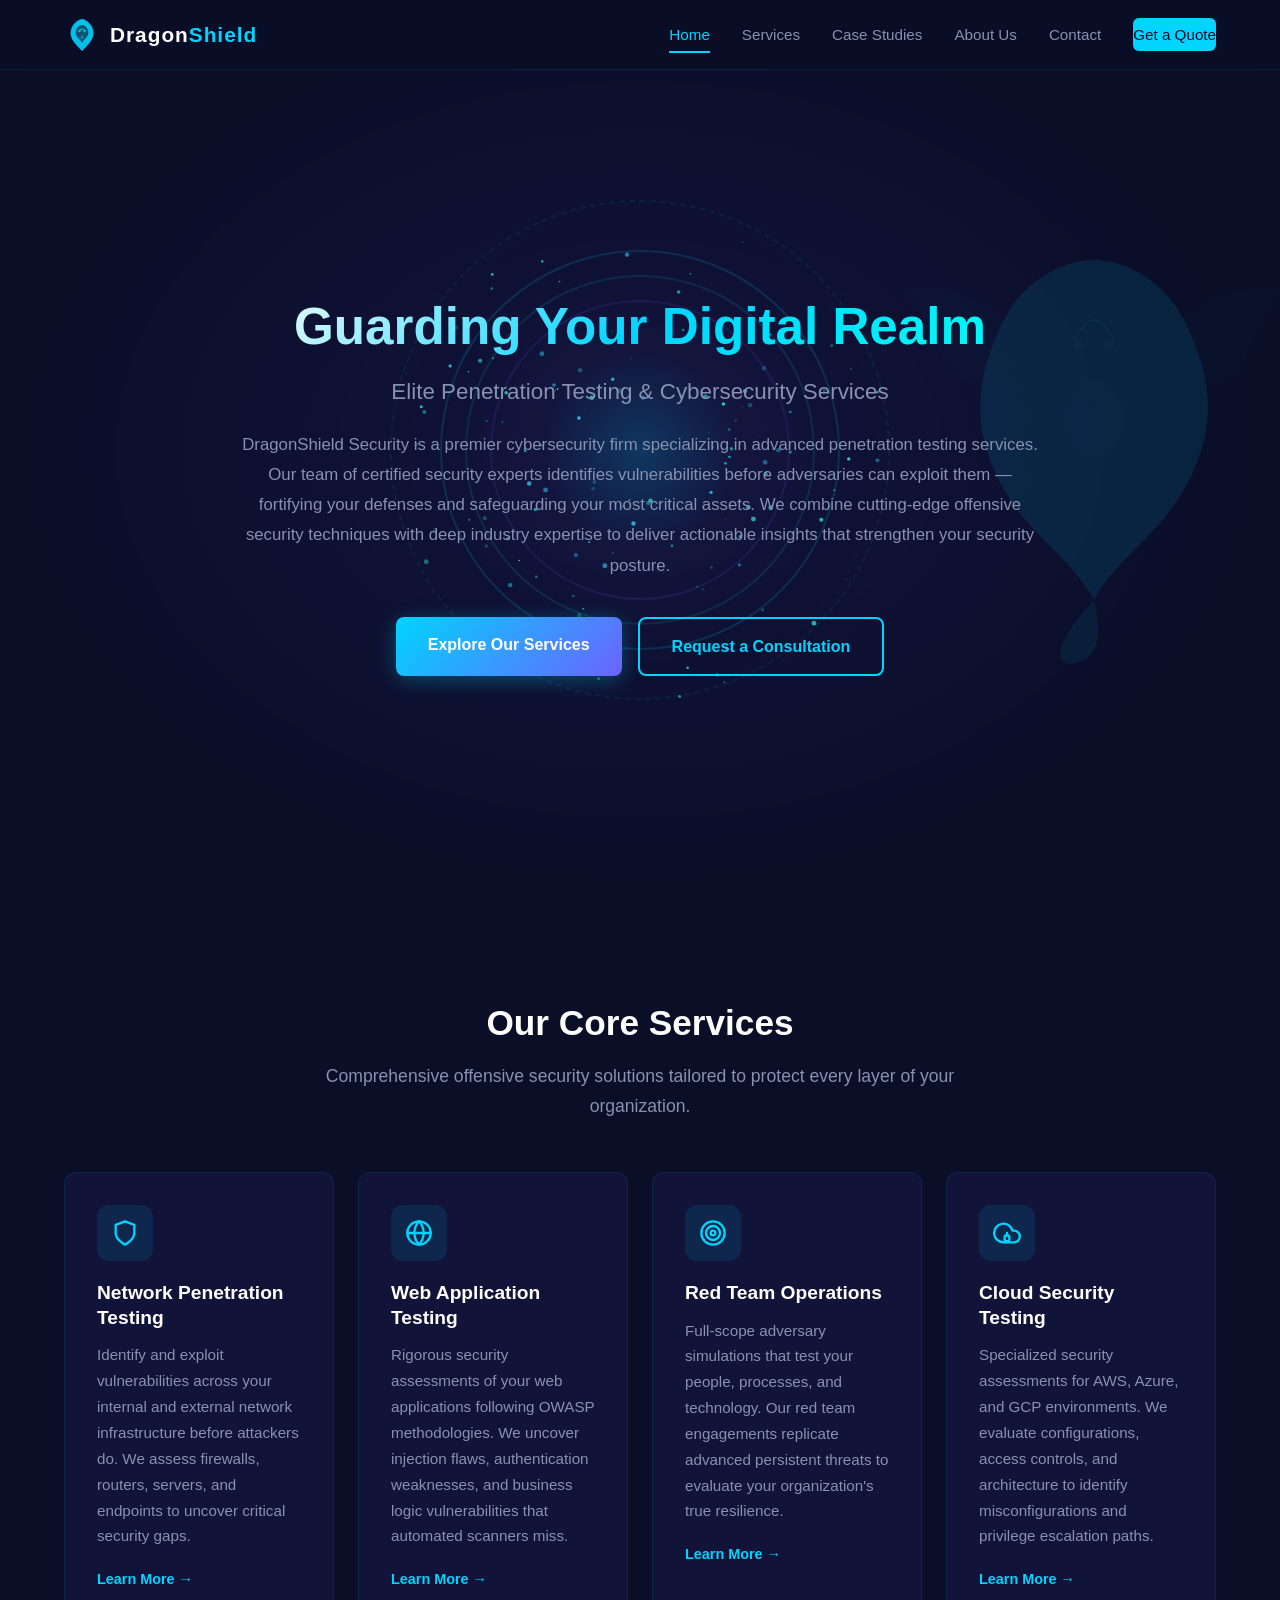
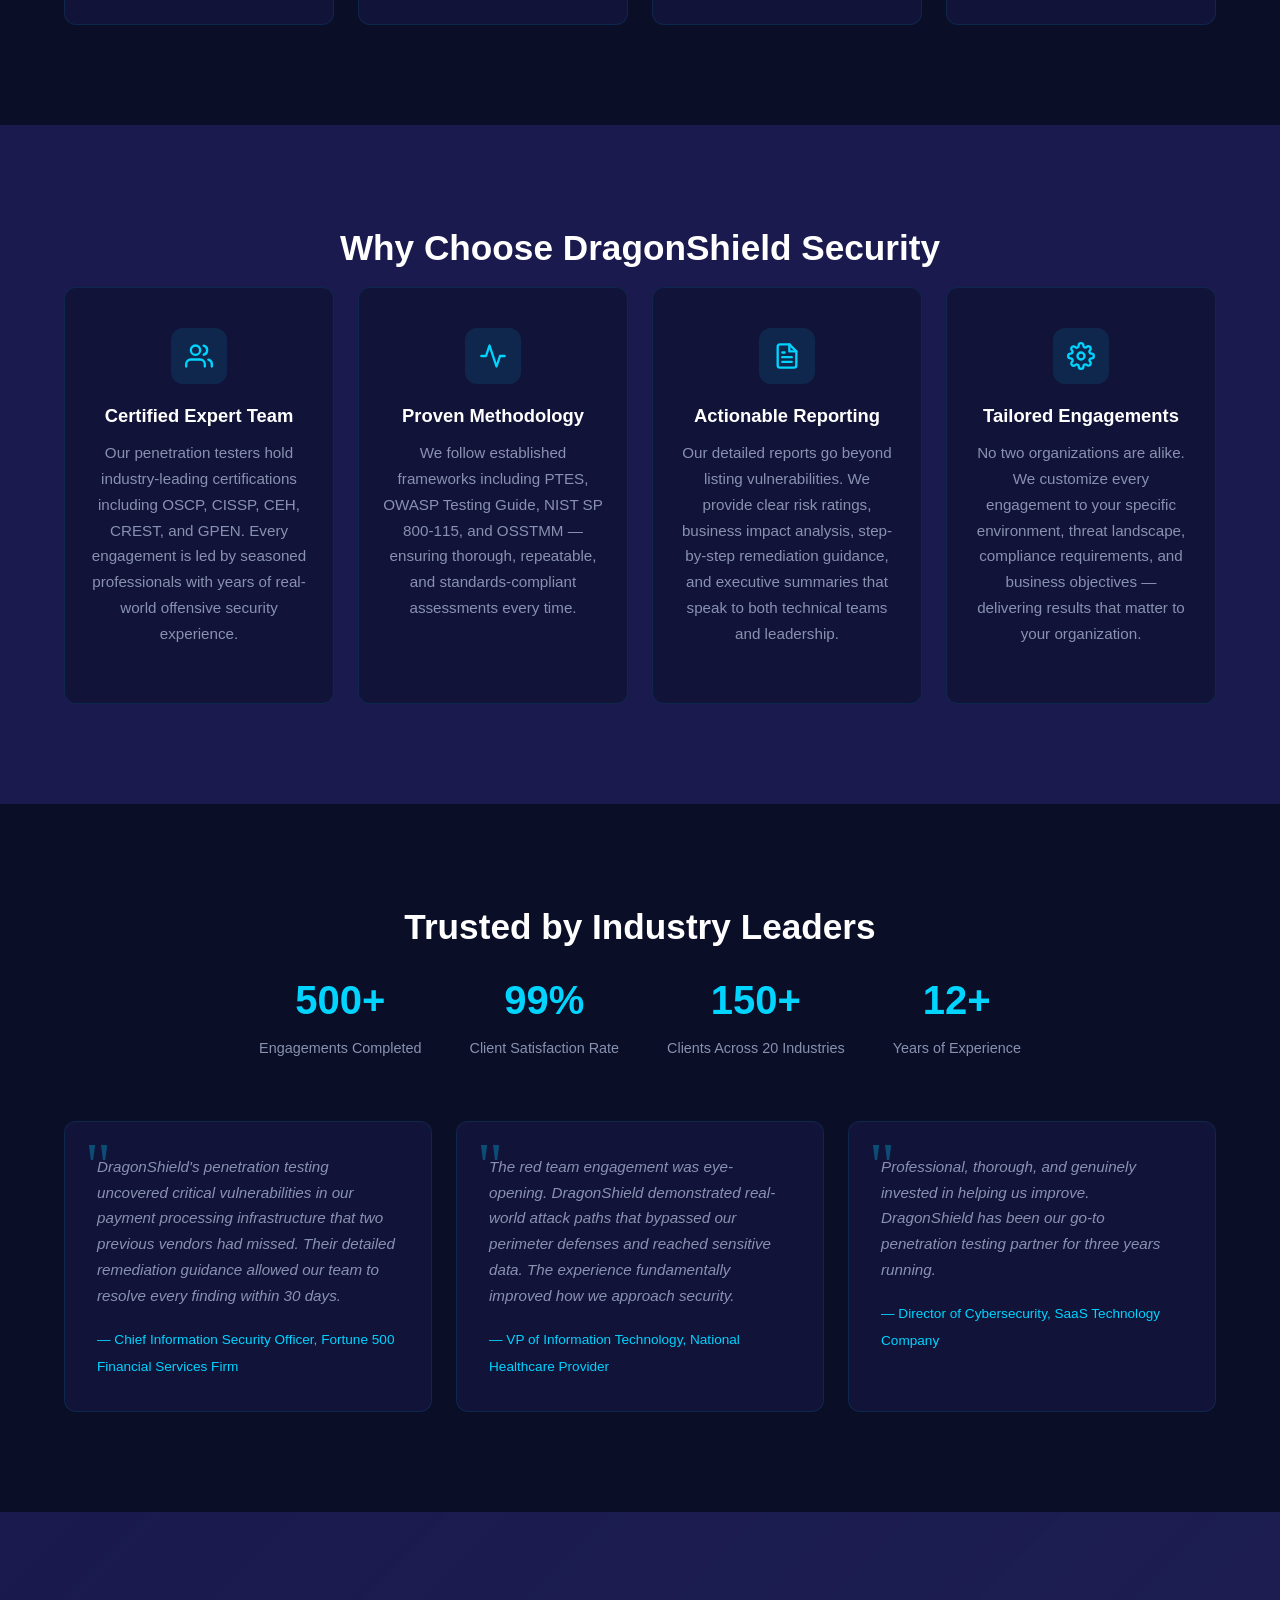
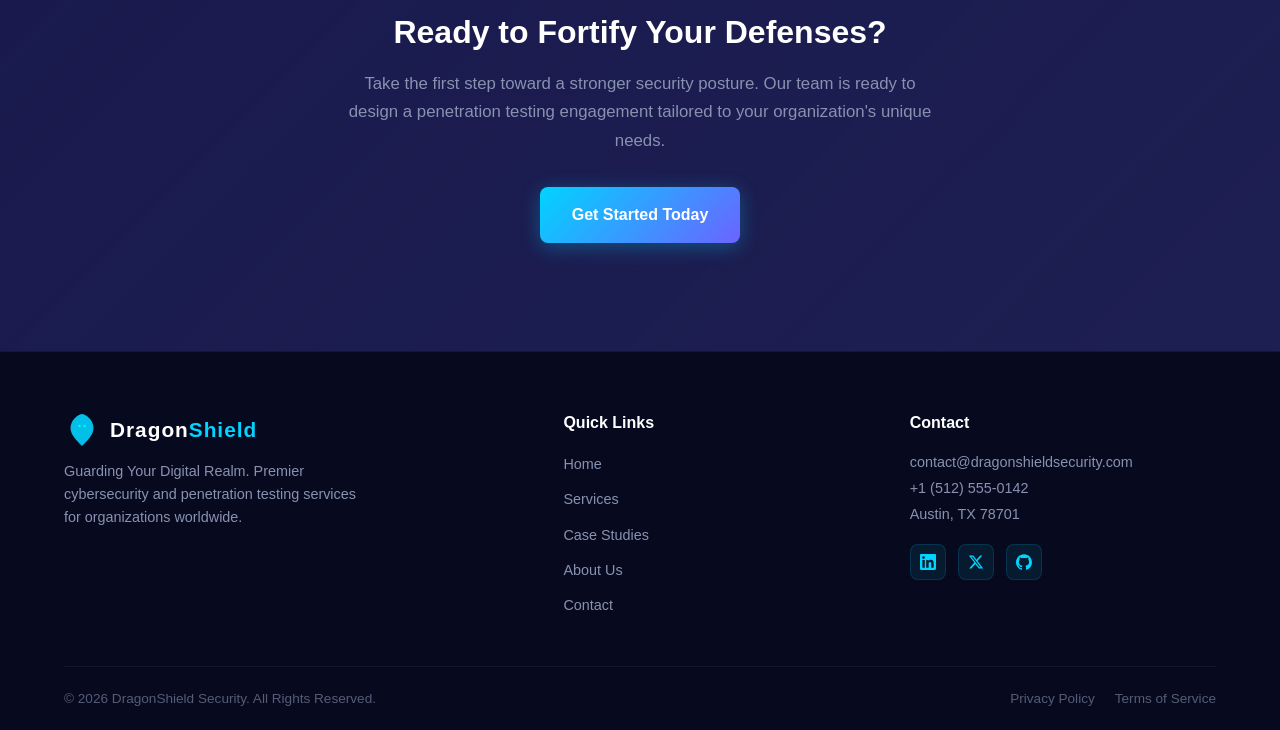
==== commit 95986c09: "Security audit and HTML sanitization: Add CSP, XCTO, XFO, Referrer-Policy meta tags; fix form valida" ====
--- a/index.html
+++ b/index.html
@@ -3,14 +3,20 @@
 <head>
   <meta charset="UTF-8">
   <meta name="viewport" content="width=device-width, initial-scale=1.0">
+    <meta http-equiv="Content-Security-Policy" content="default-src 'self'; script-src 'self'; style-src 'self' 'unsafe-inline' https://fonts.googleapis.com https://fonts.google.com; font-src 'self' https://fonts.gstatic.com; img-src 'self' data:; connect-src 'self'; frame-ancestors 'none'; base-uri 'self'; form-action 'self';">
+    <meta http-equiv="X-Content-Type-Options" content="nosniff">
+    <meta http-equiv="X-Frame-Options" content="DENY">
+    <meta name="referrer" content="strict-origin-when-cross-origin">
+    <meta http-equiv="Permissions-Policy" content="camera=(), microphone=(), geolocation=()">
   <title>DragonShield Security — Guarding Your Digital Realm</title>
-  <link rel="preconnect" href="https://fonts.google.com/specimen/Orbitron">
+    <meta name="description" content="DragonShield Security offers elite penetration testing and cybersecurity services to guard your digital realm.">
+  <link rel="preconnect" href="https://fonts.googleapis.com">
   <link
 rel="preconnect"
-href="https://www.cdnplanet.com/blog/faster-google-webfonts-preconnect/"
+href="https://fonts.gstatic.com"
 crossorigin
 >
-  <link href="https://fonts.google.com/specimen/Orbitron/css2?family=Orbitron:wght@400;500;700;900&family=Inter:wght@400;500;600;700&family=Roboto:wght@400;500;700&family=Roboto+Mono:wght@400;500&display=swap" rel="stylesheet">
+  <link href="https://fonts.googleapis.com/css2?family=Orbitron:wght@400;500;700;900&family=Inter:wght@400;500;600;700&family=Roboto:wght@400;500;700&family=Roboto+Mono:wght@400;500&display=swap" rel="stylesheet">
   <link rel="stylesheet" href="css/styles.css">
 </head>
 <body>
